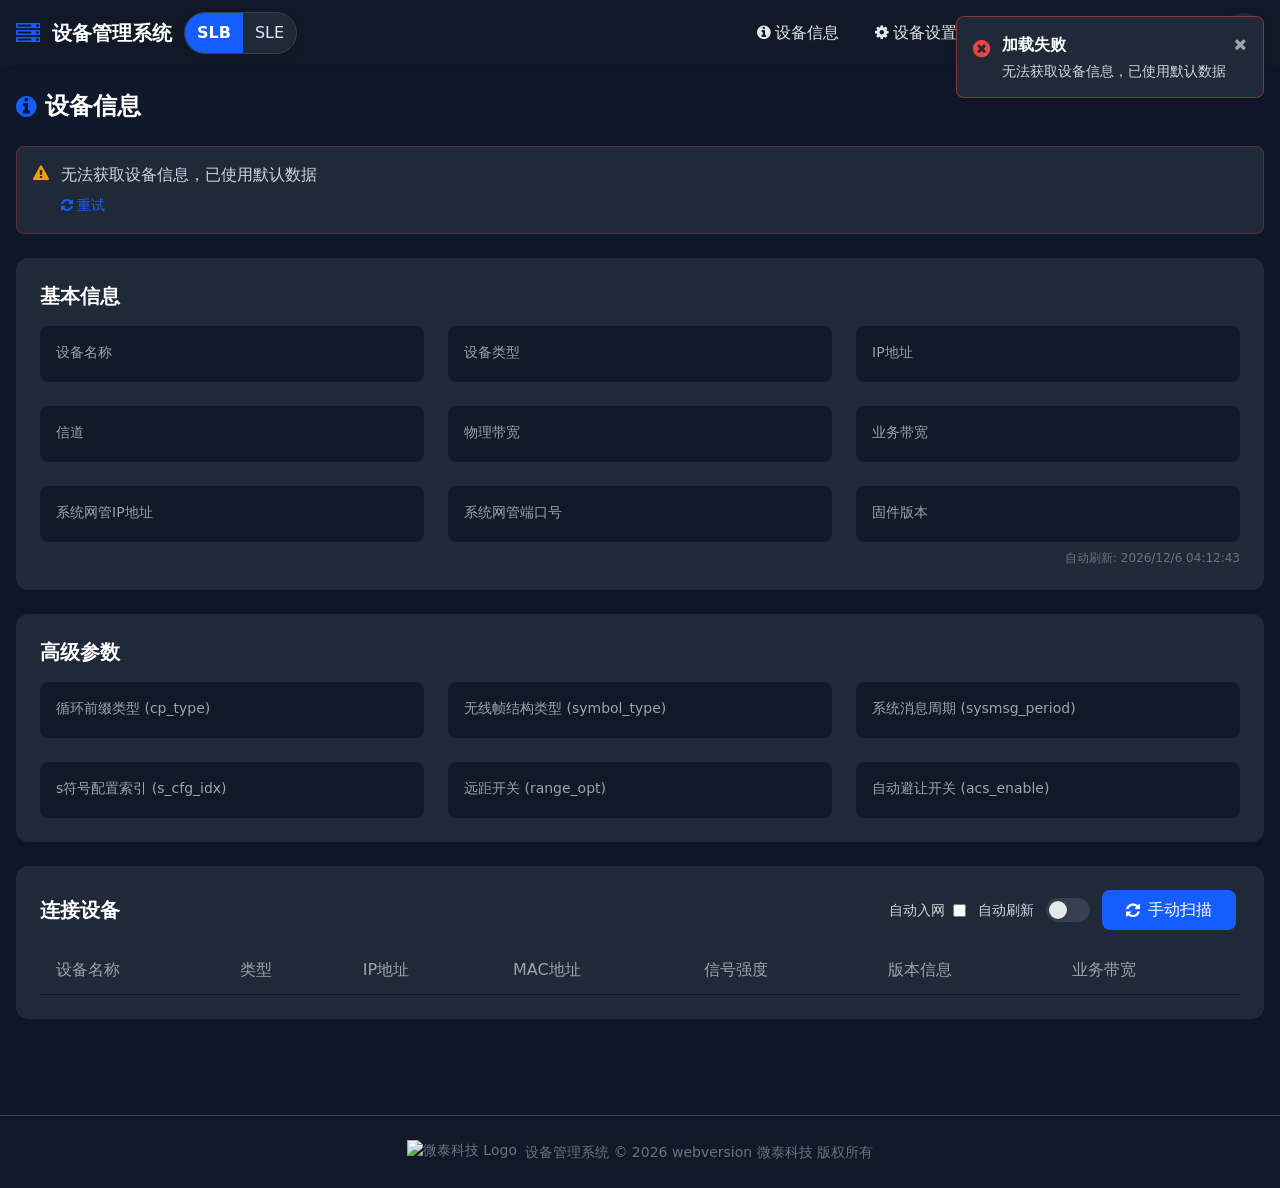
==== slb.html @ 83aa03c1 "added aifh enable advinfo text" ====
<!DOCTYPE html>
<html lang="zh-CN">
<head>
    <meta charset="UTF-8">
    <meta name="viewport" content="width=device-width, initial-scale=1.0">
    <title>设备管理系统</title>
    <script>
        // 预先设置主题，避免首次渲染闪烁
        (() => {
            const storageKey = 'theme';
            const stored = localStorage.getItem(storageKey);
            const theme = stored || 'light';
            document.documentElement.setAttribute('data-theme', theme);
        })();
    </script>
    <!-- 引入外部资源 -->
    <script src="js/tailwindcss_3.4.17.js"></script>
    <link href="css/font-awesome.min.css" rel="stylesheet">
    <link href="css/styles.css" rel="stylesheet">

    <!-- Tailwind 配置 -->
    <script>
        tailwind.config = {
            theme: {
                extend: {
                    colors: {
                        primary: '#165DFF',
                        secondary: '#722ED1',
                        accent: '#F97316',
                        success: '#10B981',
                        warning: '#F59E0B',
                        danger: '#EF4444',
                        dark: {
                            DEFAULT: '#111827',
                            lighter: '#1F2937',
                            lightest: '#374151'
                        }
                    },
                    fontFamily: {
                        sans: ['Inter', 'system-ui', 'sans-serif'],
                    },
                }
            }
        };
    </script>

    <!-- 自定义工具类 -->
    <style type="text/tailwindcss">
        @layer utilities {
            .content-auto {
                content-visibility: auto;
            }
            .card-shadow {
                box-shadow: 0 4px 20px rgba(0, 0, 0, 0.15);
            }
            .nav-shadow {
                box-shadow: 0 2px 10px rgba(0, 0, 0, 0.1);
            }
            .pulse-animation {
                animation: pulse 2s cubic-bezier(0.4, 0, 0.6, 1) infinite;
            }
            @keyframes pulse {
                0%, 100% {
                    opacity: 1;
                }
                50% {
                    opacity: 0.7;
                }
            }
        }
    </style>

    <style>
        :root {
            --color-primary: #165DFF;
            --color-accent: #F97316;
            --bg-body-light: #F4F6FB;
            --bg-card-light: #F2F5FA;
            --bg-subcard-light: #E9EEF6;
            --border-light: #DCE3F0;
            --text-main-light: #1F2937;
            --text-secondary-light: #4B5563;
            --thead-light: #EDF2FB;
        }

        /* 主题基础色 */
        [data-theme="dark"] body {
            background-color: #0F172A;
            color: #E5E7EB;
        }

        [data-theme="light"] body {
            background-color: var(--bg-body-light);
            color: var(--text-main-light);
        }

        /* 卡片与文本覆盖 */
        [data-theme="light"] .bg-dark {
            background-color: var(--bg-card-light) !important;
            color: var(--text-main-light) !important;
        }

        [data-theme="light"] .bg-dark-lighter {
            background-color: var(--bg-subcard-light) !important;
            color: var(--text-main-light) !important;
        }

        [data-theme="light"] .bg-dark-lightest {
            background-color: #E8EDF7 !important;
        }

        [data-theme="light"] .text-white {
            color: var(--text-main-light) !important;
        }

        [data-theme="light"] .text-gray-200,
        [data-theme="light"] .text-gray-400,
        [data-theme="light"] .text-gray-300,
        [data-theme="light"] .text-gray-500 {
            color: var(--text-secondary-light) !important;
        }

        [data-theme="light"] .border-dark,
        [data-theme="light"] .border-dark-lightest,
        [data-theme="light"] .border-dark-lighter {
            border-color: var(--border-light) !important;
        }

        [data-theme="light"] header.bg-dark {
            background-color: var(--bg-card-light) !important;
        }

        [data-theme="light"] .nav-shadow {
            box-shadow: 0 2px 10px rgba(0, 0, 0, 0.04);
        }

        [data-theme="light"] .card-shadow {
            box-shadow: 0 6px 20px rgba(17, 24, 39, 0.08);
        }

        [data-theme="light"] table thead tr {
            background-color: var(--thead-light);
        }

        [data-theme="light"] table tbody tr:hover {
            background-color: #EEF2FB;
        }

        [data-theme="light"] .hover\:bg-dark:hover,
        [data-theme="light"] .hover\:bg-dark-lighter:hover,
        [data-theme="light"] .hover\:bg-dark-lightest:hover {
            background-color: #E8EDF7 !important;
        }

        [data-theme="light"] .bg-primary,
        [data-theme="light"] .bg-primary\/20,
        [data-theme="light"] .bg-primary\/30 {
            color: #FFFFFF;
        }

        /* 滚动条样式优化 */
        ::-webkit-scrollbar {
            width: 8px;
            height: 8px;
        }

        ::-webkit-scrollbar-track {
            background: #1E293B;
        }

        ::-webkit-scrollbar-thumb {
            background: #475569;
            border-radius: 4px;
        }

        ::-webkit-scrollbar-thumb:hover {
            background: #64748B;
        }

        [data-theme="light"] ::-webkit-scrollbar-track {
            background: #E5E7EB;
        }

        [data-theme="light"] ::-webkit-scrollbar-thumb {
            background: #CBD5E1;
        }

        /* 加载动画 */
        .loader {
            border-top-color: #165DFF;
            animation: spinner 0.6s linear infinite;
        }

        @keyframes spinner {
            0% { transform: rotate(0deg); }
            100% { transform: rotate(360deg); }
        }
    </style>
</head>
<body class="min-h-screen font-sans">
    <!-- 顶部导航栏 -->
    <header class="bg-dark sticky top-0 z-50 nav-shadow">
        <div class="container mx-auto px-4 py-3 flex justify-between items-center">
            <div class="flex items-center gap-3">
                <i class="fa fa-server text-primary text-2xl"></i>
                <h1 class="text-xl font-bold text-white">设备管理系统</h1>
                <div class="flex items-center bg-dark-lighter border border-dark-lightest rounded-full overflow-hidden nav-shadow">
                    <a href="slb.html" class="px-3 py-2 bg-primary text-white font-semibold">SLB</a>
                    <a href="sle.html" class="px-3 py-2 text-gray-200 hover:bg-dark-lightest transition-colors">SLE</a>
                </div>
            </div>

            <div class="flex items-center space-x-3">
                <!-- 桌面端导航 -->
                <nav class="hidden md:flex items-center space-x-1">
                    <a href="#device-display" class="nav-link px-4 py-2 rounded-lg hover:bg-dark-lighter transition-colors">
                        <i class="fa fa-info-circle mr-1"></i>设备信息
                    </a>
                    <a href="#device-settings" class="nav-link px-4 py-2 rounded-lg hover:bg-dark-lighter transition-colors">
                        <i class="fa fa-cog mr-1"></i>设备设置
                    </a>
                    <a href="#scenario-test" class="nav-link px-4 py-2 rounded-lg hover:bg-dark-lighter transition-colors">
                        <i class="fa fa-sitemap mr-1"></i>场景配置
                    </a>
                    <a href="#firmware-upgrade" class="nav-link px-4 py-2 rounded-lg hover:bg-dark-lighter transition-colors">
                        <i class="fa fa-download mr-1"></i>软件升级
                    </a>
                    <!-- 移除导航中的节点扫描选项 -->
                    <a href="#node-scan" class="nav-link px-4 py-2 rounded-lg hover:bg-dark-lighter transition-colors hidden">
                        <i class="fa fa-search mr-1"></i>节点扫描
                    </a>
                </nav>

                <button id="theme-toggle" aria-label="切换主题" class="inline-flex items-center justify-center w-10 h-10 rounded-full bg-dark-lighter hover:bg-dark-lightest text-gray-300 transition-colors nav-shadow">
                    <i id="theme-toggle-icon" class="fa fa-moon-o"></i>
                </button>

                <!-- 移动端菜单按钮 -->
                <button id="mobile-menu-button" class="md:hidden text-gray-300 hover:text-white">
                    <i class="fa fa-bars text-xl"></i>
                </button>
            </div>
        </div>

        <!-- 移动端导航菜单 -->
        <div id="mobile-menu" class="md:hidden hidden bg-dark-lighter">
            <div class="container mx-auto px-4 py-2 flex flex-col space-y-1">
                <a href="#device-display" class="nav-link px-4 py-2 rounded-lg hover:bg-dark transition-colors">
                    <i class="fa fa-info-circle mr-1"></i>设备信息
                </a>
                <a href="#device-settings" class="nav-link px-4 py-2 rounded-lg hover:bg-dark transition-colors">
                    <i class="fa fa-cog mr-1"></i>设备设置
                </a>
                <a href="#scenario-test" class="nav-link px-4 py-2 rounded-lg hover:bg-dark transition-colors">
                    <i class="fa fa-sitemap mr-1"></i>场景配置
                </a>
                <a href="#firmware-upgrade" class="nav-link px-4 py-2 rounded-lg hover:bg-dark transition-colors">
                    <i class="fa fa-download mr-1"></i>软件升级
                </a>
                <!-- 移除移动端导航中的节点扫描选项 -->
                <a href="#node-scan" class="nav-link px-4 py-2 rounded-lg hover:bg-dark transition-colors hidden">
                    <i class="fa fa-search mr-1"></i>节点扫描
                </a>
            </div>
        </div>
    </header>

    <!-- 主内容区 -->
    <main class="container mx-auto px-4 py-6">
        <!-- 通知提示 -->
        <div id="notification" class="fixed top-4 right-4 bg-dark-lighter border border-primary/50 rounded-lg p-4 shadow-lg transform translate-x-full transition-transform duration-300 z-50 max-w-sm">
            <div class="flex items-start">
                <div id="notification-icon" class="mr-3 mt-0.5">
                    <i class="fa fa-check-circle text-green-400 text-xl"></i>
                </div>
                <div class="flex-1">
                    <h3 id="notification-title" class="font-semibold text-white"></h3>
                    <p id="notification-message" class="text-sm text-gray-300 mt-1"></p>
                </div>
                <button id="close-notification" class="text-gray-400 hover:text-white ml-2">
                    <i class="fa fa-times"></i>
                </button>
            </div>
        </div>

        <!-- 设备信息页面 -->
        <section id="device-display" class="page-section">
            <h2 class="text-2xl font-bold mb-6 text-white flex items-center">
                <i class="fa fa-info-circle text-primary mr-2"></i>设备信息
            </h2>

            <!-- 加载状态 -->
            <div id="device-loading" class="hidden py-12 text-center">
                <div class="loader inline-block w-8 h-8 border-4 rounded-full"></div>
                <p class="mt-3 text-gray-400">正在加载设备信息...</p>
            </div>

            <!-- 错误提示 -->
            <div id="device-error-hint" class="hidden bg-dark-lighter border border-danger/30 rounded-lg p-4 mb-6">
                <div class="flex items-start">
                    <i class="fa fa-exclamation-triangle text-warning mt-0.5 mr-3"></i>
                    <div>
                        <p id="error-hint-message" class="text-gray-300"></p>
                        <button id="retry-load" class="mt-2 text-sm text-primary hover:text-primary/80">
                            <i class="fa fa-refresh mr-1"></i>重试
                        </button>
                    </div>
                </div>
            </div>

            <!-- 设备基本信息卡片 -->
            <div id="device-info-card" class="bg-dark-lighter rounded-xl p-6 mb-6 card-shadow">
                <div class="flex justify-between items-start mb-4">
                    <h3 class="text-xl font-semibold text-white">基本信息</h3>
                    <span id="device-info-default-indicator" class="hidden text-xs px-2 py-1 bg-warning/20 text-warning rounded-full">
                        使用默认数据
                    </span>
                </div>

                <div class="grid grid-cols-1 md:grid-cols-2 lg:grid-cols-3 gap-6">
                    <div class="bg-dark rounded-lg p-4">
                        <p class="text-gray-400 text-sm mb-1">设备名称</p>
                        <p id="device-name" class="text-white font-medium"></p>
                    </div>

                    <div class="bg-dark rounded-lg p-4">
                        <p class="text-gray-400 text-sm mb-1">设备类型</p>
                        <p id="current-device-type" class="text-white font-medium"></p>
                    </div>

                    <div class="bg-dark rounded-lg p-4">
                        <p class="text-gray-400 text-sm mb-1">IP地址</p>
                        <p id="device-ip" class="text-white font-medium font-mono"></p>
                    </div>

                    <div class="bg-dark rounded-lg p-4">
                        <p class="text-gray-400 text-sm mb-1">信道</p>
                        <p id="device-channel" class="text-white font-medium"></p>
                    </div>

                    <div class="bg-dark rounded-lg p-4">
                        <p class="text-gray-400 text-sm mb-1">物理带宽</p>
                        <p id="device-physical-bandwidth" class="text-white font-medium"></p>
                    </div>

                    <div class="bg-dark rounded-lg p-4">
                        <p class="text-gray-400 text-sm mb-1">业务带宽</p>
                        <p id="device-service-bandwidth" class="text-white font-medium"></p>
                    </div>

                    <div class="bg-dark rounded-lg p-4">
                        <p class="text-gray-400 text-sm mb-1">系统网管IP地址</p>
                        <p id="device-server-ipconfig" class="text-white font-medium"></p>
                    </div>

                    <div class="bg-dark rounded-lg p-4">
                        <p class="text-gray-400 text-sm mb-1">系统网管端口号</p>
                        <p id="device-server-portconfig" class="text-white font-medium"></p>
                    </div>

                    <div class="bg-dark rounded-lg p-4">
                        <p class="text-gray-400 text-sm mb-1">固件版本</p>
                        <p id="device-version" class="text-white font-medium"></p>
                    </div>

                    <!-- 移除已连接G节点信息区域 -->
                </div>
            </div>

            <!-- 高级信息卡片 -->
            <div id="device-advanced-card" class="bg-dark-lighter rounded-xl p-6 mb-6 card-shadow">
                <div class="flex justify-between items-start mb-4">
                    <h3 class="text-xl font-semibold text-white">高级参数</h3>
                </div>

                <div class="grid grid-cols-1 md:grid-cols-2 lg:grid-cols-3 gap-6">
                    <div class="bg-dark rounded-lg p-4">
                        <p class="text-gray-400 text-sm mb-1">循环前缀类型 (cp_type)</p>
                        <p id="device-cp-type" class="text-white font-medium"></p>
                    </div>
                    <div class="bg-dark rounded-lg p-4">
                        <p class="text-gray-400 text-sm mb-1">无线帧结构类型 (symbol_type)</p>
                        <p id="device-symbol-type" class="text-white font-medium"></p>
                    </div>
                    <div class="bg-dark rounded-lg p-4">
                        <p class="text-gray-400 text-sm mb-1">系统消息周期 (sysmsg_period)</p>
                        <p id="device-sysmsg-period" class="text-white font-medium"></p>
                    </div>
                    <div class="bg-dark rounded-lg p-4">
                        <p class="text-gray-400 text-sm mb-1">s符号配置索引 (s_cfg_idx)</p>
                        <p id="device-s-cfg-idx" class="text-white font-medium"></p>
                    </div>
                    <div class="bg-dark rounded-lg p-4">
                        <p class="text-gray-400 text-sm mb-1">远距开关 (range_opt)</p>
                        <p id="device-range-opt" class="text-white font-medium"></p>
                    </div>
                    <div class="bg-dark rounded-lg p-4">
                        <p class="text-gray-400 text-sm mb-1">自动避让开关 (acs_enable)</p>
                        <p id="device-acs-enable" class="text-white font-medium"></p>
                    </div>
                </div>
            </div>

            <!-- 连接设备列表 -->
            <div id="connected-devices-card" class="bg-dark-lighter rounded-xl p-6 mb-6 card-shadow">
                <div class="flex justify-between items-center mb-4">
                    <h3 class="text-xl font-semibold text-white">连接设备</h3>
                    <span id="connected-devices-default-indicator" class="hidden text-xs px-2 py-1 bg-warning/20 text-warning rounded-full">
                        使用默认数据
                    </span>

                    <!-- 自动刷新页面开关-->
                    <div class="flex items-center space-x-3 mr-1">
                        <div class="flex items-center space-x-2" id="auto-join-group">
                            <label for="auto-join-network" class="text-sm font-medium text-gray-300">自动入网</label>
                            <input type="checkbox" id="auto-join-network">
                        </div>
                        <div id="auto-join-loading" class="hidden">
                            <div class="loader inline-block w-4 h-4 border-2 border-primary rounded-full"></div>
                        </div>

                        <span class="text-sm text-gray-300">自动刷新</span>
                        <label class="auto-refresh-switch">
                            <input type="checkbox" id="auto-refresh-toggle">
                            <span class="auto-refresh-slider"></span>
                        </label>

                        <button type="button" id="manual-scan" class="bg-primary hover:bg-primary/80 text-white px-6 py-2 rounded-lg transition-colors flex items-center">
                            <i class="fa fa-refresh mr-2"></i>
                            <span>手动扫描</span>
                        </button>
                    </div>
                </div>

                <div class="overflow-x-auto">
                    <table class="min-w-full">
                        <thead>
                            <tr class="border-b border-dark">
                                <th class="py-3 px-4 text-left text-gray-400 font-medium">设备名称</th>
                                <th class="py-3 px-4 text-left text-gray-400 font-medium">类型</th>
                                <th class="py-3 px-4 text-left text-gray-400 font-medium">IP地址</th>
                                <th class="py-3 px-4 text-left text-gray-400 font-medium">MAC地址</th>
                                <th class="py-3 px-4 text-left text-gray-400 font-medium">信号强度</th>
                                <th class="py-3 px-4 text-left text-gray-400 font-medium">版本信息</th>
                                <th class="py-3 px-4 text-left text-gray-400 font-medium">业务带宽</th>
                            </tr>
                        </thead>
                        <tbody id="connected-devices-table">
                            <!-- 设备数据将通过JavaScript动态填充 -->
                        </tbody>
                    </table>
                </div>
            </div>
        </section>

        <!-- 设备设置页面 -->
        <section id="device-settings" class="page-section hidden">
            <h2 class="text-2xl font-bold mb-6 text-white flex items-center">
                <i class="fa fa-cog text-primary mr-2"></i>设备设置
            </h2>

            <div class="bg-dark-lighter rounded-xl p-6 card-shadow">
                <form id="settings-device-form">
                    <div class="grid grid-cols-1 md:grid-cols-2 xl:grid-cols-3 gap-6 mb-8">
                        <div>
                            <label for="settings-device-type" class="block text-sm font-medium text-gray-300 mb-1">设备类型</label>
                            <select id="settings-device-type" class="w-full bg-dark border border-dark-lightest rounded-lg px-4 py-2 text-white focus:outline-none focus:ring-2 focus:ring-primary/50">
                                <option value="gnode">G节点 (主节点)</option>
                                <option value="tnode">T节点 (终端节点)</option>
                            </select>
                        </div>

                        <div>
                            <label for="settings-name" class="block text-sm font-medium text-gray-300 mb-1">设备名称</label>
                            <input type="text" id="settings-name" class="w-full bg-dark border border-dark-lightest rounded-lg px-4 py-2 text-white focus:outline-none focus:ring-2 focus:ring-primary/50" required>
                        </div>

                        <div>
                            <label for="settings-ip" class="block text-sm font-medium text-gray-300 mb-1">IP地址</label>
                            <input type="text" id="settings-ip" class="w-full bg-dark border border-dark-lightest rounded-lg px-4 py-2 text-white font-mono focus:outline-none focus:ring-2 focus:ring-primary/50" required>
                        </div>

                        <div>
                            <label for="settings-channel" class="block text-sm font-medium text-gray-300 mb-1">信道</label>
                            <select id="settings-channel" class="w-full bg-dark border border-dark-lightest rounded-lg px-4 py-2 text-white focus:outline-none focus:ring-2 focus:ring-primary/50">
                                <!-- 信道选项将通过JavaScript动态填充 -->
                            </select>
                            <p id="bandwidth-restriction-hint" class="hidden mt-1 text-sm text-warning">
                                <i class="fa fa-exclamation-circle mr-1"></i>当前信道限制可用带宽选项
                            </p>
                        </div>

                        <div>
                            <label for="settings-physical-bandwidth" class="block text-sm font-medium text-gray-300 mb-1">物理带宽 (M)</label>
                            <select id="settings-physical-bandwidth" class="w-full bg-dark border border-dark-lightest rounded-lg px-4 py-2 text-white focus:outline-none focus:ring-2 focus:ring-primary/50">
                            </select>
                            <p id="bandwidth-channel-hint" class="hidden mt-1 text-sm text-warning">
                                <i class="fa fa-exclamation-circle mr-1"></i>带宽选择将影响可用信道
                            </p>
                        </div>

                        <div>
                            <label for="settings-service-bandwidth" class="block text-sm font-medium text-gray-300 mb-1">业务带宽 (M)</label>
                            <select id="settings-service-bandwidth" class="w-full bg-dark border border-dark-lightest rounded-lg px-4 py-2 text-white focus:outline-none focus:ring-2 focus:ring-primary/50">
                            </select>
                            <p id="bandwidth-warning" class="hidden mt-1 text-sm text-danger">
                                <i class="fa fa-exclamation-circle mr-1"></i>
                                <span id="bandwidth-warning-text">业务带宽不能大于物理带宽</span>
                            </p>
                            <p class="mt-1 text-xs text-gray-500">业务带宽固定为20M、40M或80M</p>
                        </div>

                        <div>
                            <label for="setting-server-ip" class="block text-sm font-medium text-gray-300 mb-1">系统网管IP地址</label>
                            <input type="text" id="setting-server-ip" class="w-full bg-dark border border-dark-lightest rounded-lg px-4 py-2 text-white focus:outline-none focus:ring-2 focus:ring-primary/50" required>
                        </div>

                        <div>
                            <label for="setting-server-port" class="block text-sm font-medium text-gray-300 mb-1">系统网管端口号</label>
                            <input type="text" id="setting-server-port" class="w-full bg-dark border border-dark-lightest rounded-lg px-4 py-2 text-white focus:outline-none focus:ring-2 focus:ring-primary/50" required>
                        </div>

                        <div class="md:col-span-2">
                            <label for="settings-version" class="block text-sm font-medium text-gray-300 mb-1">固件版本</label>
                            <input type="text" id="settings-version" class="w-full bg-dark border border-dark-lightest rounded-lg px-4 py-2 text-white focus:outline-none focus:ring-2 focus:ring-primary/50" readonly>
                            <p class="mt-1 text-xs text-gray-500">版本号不可直接修改，请通过“软件升级”功能更新</p>
                        </div>
                    </div>

                    <div class="flex justify-end mb-6">
                        <button type="button" id="settings-basic-submit" class="bg-primary hover:bg-primary/80 text-white px-6 py-2 rounded-lg transition-colors flex items-center">
                            <span>保存基础参数</span>
                            <span id="basic-submit-loading" class="hidden ml-2">
                                <div class="loader inline-block w-4 h-4 border-2 border-white rounded-full"></div>
                            </span>
                        </button>
                    </div>

                    <div class="border-t border-dark-lightest pt-4">
                        <div class="flex items-center justify-between mb-3">
                            <h3 class="text-lg font-semibold text-white">高级参数</h3>
                        </div>
                        <div class="grid grid-cols-1 md:grid-cols-2 xl:grid-cols-3 gap-6">
                            <div>
                                <label for="settings-cp-type" class="block text-sm font-medium text-gray-300 mb-1">循环前缀类型 (cp_type)</label>
                                <select id="settings-cp-type" class="w-full bg-dark border border-dark-lightest rounded-lg px-4 py-2 text-white focus:outline-none focus:ring-2 focus:ring-primary/50">
                                    <option value="0">0 常规循环前缀 (5Ts)</option>
                                    <option value="1">1 扩展循环前缀 (14Ts)</option>
                                    <option value="2">2 24Ts 循环前缀</option>
                                    <option value="3">3 42Ts 循环前缀</option>
                                </select>
                            </div>

                            <div>
                                <label for="settings-s-cfg-idx" class="block text-sm font-medium text-gray-300 mb-1">s符号配置索引 (s_cfg_idx)</label>
                                <select id="settings-s-cfg-idx" class="w-full bg-dark border border-dark-lightest rounded-lg px-4 py-2 text-white focus:outline-none focus:ring-2 focus:ring-primary/50">
                                    <option value="0">0</option>
                                    <option value="1">1</option>
                                    <option value="2">2</option>
                                </select>
                            </div>

                            <div>
                                <label for="settings-symbol-type" class="block text-sm font-medium text-gray-300 mb-1">无线帧结构类型 (symbol_type)</label>
                                <select id="settings-symbol-type" class="w-full bg-dark border border-dark-lightest rounded-lg px-4 py-2 text-white focus:outline-none focus:ring-2 focus:ring-primary/50"></select>
                                <p id="symbol-type-hint" class="mt-1 text-xs text-gray-500">根据 cp_type 与 s_cfg_idx 自动限定</p>
                            </div>

                            <div>
                                <label for="settings-sysmsg-period" class="block text-sm font-medium text-gray-300 mb-1">系统消息发送周期 (sysmsg_period)</label>
                                <select id="settings-sysmsg-period" class="w-full bg-dark border border-dark-lightest rounded-lg px-4 py-2 text-white focus:outline-none focus:ring-2 focus:ring-primary/50">
                                    <option value="0">0 ＝ 64 超帧</option>
                                    <option value="1">1 ＝ 128 超帧</option>
                                    <option value="2">2 ＝ 256 超帧</option>
                                    <option value="3">3 ＝ 512 超帧</option>
                                </select>
                            </div>

                            <div>
                                <label for="settings-pow" class="block text-sm font-medium text-gray-300 mb-1">功率 (pow)</label>
                                <input type="number" id="settings-pow" min="-310" max="250" step="1" class="w-full bg-dark border border-dark-lightest rounded-lg px-4 py-2 text-white focus:outline-none focus:ring-2 focus:ring-primary/50" placeholder="范围 -310 到 250">
                                <p class="mt-1 text-xs text-gray-500">250 表示 25 dBm，125 表示 12.5 dBm</p>
                            </div>

                            <div>
                                <label for="settings-range-opt" class="block text-sm font-medium text-gray-300 mb-1">远距开关 (range_opt)</label>
                                <select id="settings-range-opt" class="w-full bg-dark border border-dark-lightest rounded-lg px-4 py-2 text-white focus:outline-none focus:ring-2 focus:ring-primary/50">
                                    <option value="1">开启</option>
                                    <option value="0">关闭</option>
                                </select>
                            </div>

                            <div>
                                <label for="settings-acs-enable" class="block text-sm font-medium text-gray-300 mb-1">自动避让开关 (acs_enable)</label>
                                <select id="settings-acs-enable" class="w-full bg-dark border border-dark-lightest rounded-lg px-4 py-2 text-white focus:outline-none focus:ring-2 focus:ring-primary/50">
                                    <option value="1">开启</option>
                                    <option value="0">关闭</option>
                                </select>
                            </div>
                            
                        </div>
                    </div>
                    <div class="flex justify-end mt-6">
                        <button type="button" id="settings-advanced-submit" class="bg-primary hover:bg-primary/80 text-white px-6 py-2 rounded-lg transition-colors flex items-center">
                            <span>保存高级参数</span>
                            <span id="advanced-submit-loading" class="hidden ml-2">
                                <div class="loader inline-block w-4 h-4 border-2 border-white rounded-full"></div>
                            </span>
                        </button>
                    </div>
                </form>
            </div>
        </section>

            <!-- 场景配置页面（独立页） -->
            <section id="scenario-test" class="page-section hidden">
                <h2 class="text-2xl font-bold mb-6 text-white flex items-center">
                    <i class="fa fa-sitemap text-primary mr-2"></i>场景配置
                </h2>

                <div class="grid grid-cols-1 xl:grid-cols-3 gap-6">
                    <!-- 左侧：测试选择区 -->
                    <div class="xl:col-span-2 bg-dark-lighter rounded-xl p-6 card-shadow">
                        <div class="flex items-center justify-between">
                            <h3 class="text-xl font-semibold text-white">性能测试</h3>
                            <span class="text-xs text-gray-400">选择一种测试类型</span>
                        </div>

                        <div class="grid grid-cols-1 sm:grid-cols-2 gap-4 mt-5">
                            <button type="button" class="scenario-card" data-scenario="throughput" aria-pressed="false">
                                <div class="scenario-card__icon">
                                    <i class="fa fa-tachometer"></i>
                                </div>
                                <div class="scenario-card__content">
                                    <p class="scenario-card__title">吞吐量峰值测试</p>
                                </div>
                            </button>

                            <button type="button" class="scenario-card" data-scenario="shortrange" aria-pressed="false">
                                <div class="scenario-card__icon">
                                    <i class="fa fa-bullseye"></i>
                                </div>
                                <div class="scenario-card__content">
                                    <p class="scenario-card__title">近距测试</p>
                                </div>
                            </button>

                            <button type="button" class="scenario-card" data-scenario="remoterange" aria-pressed="false">
                                <div class="scenario-card__icon">
                                    <i class="fa fa-signal"></i>
                                </div>
                                <div class="scenario-card__content">
                                    <p class="scenario-card__title">远距测试</p>
                                </div>
                            </button>

                            <button type="button" class="scenario-card" data-scenario="lowpower" aria-pressed="false">
                                <div class="scenario-card__icon">
                                    <i class="fa fa-leaf"></i>
                                </div>
                                <div class="scenario-card__content">
                                    <p class="scenario-card__title">低功耗测试</p>
                                </div>
                            </button>
                        </div>

                        <div class="mt-6">
                            <div class="flex items-center justify-between mb-3">
                                <h4 class="text-base font-semibold text-white">其他测试</h4>
                                <span class="text-xs text-gray-500">预留区域</span>
                            </div>
                            <div class="bg-dark rounded-lg border border-dashed border-dark-lightest p-4 text-sm text-gray-400">
                                更多测试场景将陆续支持
                            </div>
                        </div>
                    </div>

                    <!-- 右侧：辅助信息区 -->
                    <div class="bg-dark-lighter rounded-xl p-6 card-shadow flex flex-col gap-6">
                        <div class="space-y-4">
                            <div class="flex items-center justify-between">
                                <h3 class="text-xl font-semibold text-white">测试说明</h3>
                                <span id="scenario-selected-badge" class="text-xs px-2 py-1 rounded-full bg-dark text-gray-300">未选择</span>
                            </div>
                            <div>
                                <p id="scenario-title" class="text-base font-semibold text-white hidden"></p>
                                <p id="scenario-desc" class="mt-2 text-sm text-gray-300 leading-relaxed">
                                    请选择左侧测试类型，系统将加载对应说明并准备测试环境。
                                </p>
                            </div>
                            <button type="button" id="scenario-start-btn" class="bg-primary hover:bg-primary/80 text-white px-4 py-3 rounded-lg transition-colors flex items-center justify-center btn-disabled" disabled>
                                <i class="fa fa-play mr-2"></i>开始测试
                            </button>
                            <p id="scenario-start-hint" class="text-xs text-gray-500 hidden"></p>

                        </div>

                        <div class="border-t border-dark-lightest pt-4">
                            <h3 class="text-lg font-semibold text-white">设备状态</h3>
                            <div class="mt-4 space-y-3 text-sm text-gray-300">
                                <div class="flex items-center justify-between">
                                    <span>组网状态</span>
                                    <div class="flex items-center gap-2">
                                        <span id="scenario-network-dot" class="inline-block w-2.5 h-2.5 rounded-full bg-danger"></span>
                                        <span id="scenario-network-text">未组网</span>
                                    </div>
                                </div>
                                <div class="flex items-center justify-between">
                                    <span>设备类型</span>
                                    <span id="scenario-device-type">未知</span>
                                </div>
                            </div>
                        </div>
                    </div>
                </div>
            </section>

        <!-- 软件升级页面 -->
        <section id="firmware-upgrade" class="page-section hidden">
            <h2 class="text-2xl font-bold mb-6 text-white flex items-center">
                <i class="fa fa-download text-primary mr-2"></i>软件升级
            </h2>

            <div class="grid grid-cols-1 lg:grid-cols-3 gap-6">
                <!-- 仅保留固件上传部分 -->
                <div class="lg:col-span-2">
                    <!-- 固件上传 -->
                    <div class="bg-dark-lighter rounded-xl p-6 card-shadow">
                        <h3 class="text-xl font-semibold text-white mb-4">手动上传固件</h3>

                        <div class="bg-dark rounded-lg p-4">
                            <div class="flex flex-col md:flex-row items-start md:items-center justify-between border border-dashed border-dark-lightest rounded-lg p-4 mb-4">
                                <div>
                                    <p class="text-gray-300 mb-1">支持 .bin 或 .fw 格式的固件文件</p>
                                    <p id="selected-file-name" class="text-sm text-gray-500">未选择文件</p>
                                </div>
                                <div class="mt-3 md:mt-0">
                                    <label class="bg-primary/20 hover:bg-primary/30 text-primary px-4 py-2 rounded-lg transition-colors text-sm cursor-pointer inline-block">
                                        <i class="fa fa-upload mr-1"></i>选择文件
                                        <input type="file" id="firmware-file" accept=".bin,.fw" class="hidden">
                                    </label>
                                </div>
                            </div>

                            <div class="flex justify-end">
                                <button id="upload-button" class="bg-accent hover:bg-accent/80 text-white px-4 py-2 rounded-lg transition-colors text-sm flex items-center">
                                    <i class="fa fa-cloud-upload mr-1"></i>上传固件
                                    <span id="upload-loading" class="hidden ml-2">
                                        <div class="loader inline-block w-4 h-4 border-2 border-white rounded-full"></div>
                                    </span>
                                </button>
                            </div>
                        </div>
                    </div>
                </div>

                <!-- 升级操作和历史 -->
                <div class="space-y-6">
                    <!-- 升级操作 -->
                    <div class="bg-dark-lighter rounded-xl p-6 card-shadow">
                        <h3 class="text-xl font-semibold text-white mb-4">升级操作</h3>

                        <div class="bg-dark rounded-lg p-4 space-y-4">
                            <div class="p-4 bg-primary/10 border border-primary/20 rounded-lg">
                                <p class="text-center text-gray-300 text-sm">
                                    <i class="fa fa-info-circle text-primary mr-1"></i>
                                    升级过程中设备将暂时无法使用，请勿断电
                                </p>
                            </div>

                            <button id="upgrade-button" class="w-full bg-primary hover:bg-primary/80 text-white px-4 py-3 rounded-lg transition-colors flex items-center justify-center">
                                <i class="fa fa-refresh mr-2"></i>
                                <span>升级到最新版本</span>
                                <span id="upgrade-loading" class="hidden ml-2">
                                    <div class="loader inline-block w-4 h-4 border-2 border-white rounded-full"></div>
                                </span>
                            </button>
                        </div>

                    </div>
                </div>
            </div>
        </section>

        <!-- 节点扫描页面 - 不显示在导航中，但功能保留 -->
        <section id="node-scan" class="page-section hidden">
            <h2 class="text-2xl font-bold mb-6 text-white flex items-center">
                <i class="fa fa-search text-primary mr-2"></i>节点扫描
            </h2>
            
            <div class="bg-dark-lighter rounded-xl p-6 card-shadow mb-6">
                <div class="flex flex-wrap justify-between items-center mb-6">
                    <h3 class="text-xl font-semibold text-white">附近的G节点</h3>
                    <button id="scan-gnodes-button" class="bg-primary hover:bg-primary/80 text-white px-4 py-2 rounded-lg transition-colors flex items-center mt-2 sm:mt-0">
                        <i class="fa fa-refresh mr-1"></i>重新扫描
                        <span id="scan-loading" class="hidden ml-2">
                            <div class="loader inline-block w-4 h-4 border-2 border-white rounded-full"></div>
                        </span>
                    </button>
                </div>
                
                <div id="scan-result-hint" class="hidden py-8 text-center text-gray-400">
                    <i class="fa fa-info-circle mr-2"></i>
                    未发现可用的G节点
                </div>
                
                <div class="overflow-x-auto">
                    <table class="min-w-full">
                        <thead>
                            <tr class="border-b border-dark">
								<th class="py-3 px-4 text-left text-gray-400 font-medium">节点索引</th>
                                <th class="py-3 px-4 text-left text-gray-400 font-medium">节点名称</th>
                                <th class="py-3 px-4 text-left text-gray-400 font-medium">信道</th>
                                <th class="py-3 px-4 text-left text-gray-400 font-medium">信号强度</th>
                                <th class="py-3 px-4 text-left text-gray-400 font-medium">操作</th>
                            </tr>
                        </thead>
                        <tbody id="g-nodes-table">
                            <!-- 扫描结果将通过JavaScript动态填充 -->
                        </tbody>
                    </table>
                </div>
                
                <div class="mt-6 flex justify-end">
                    <button id="back-to-settings-button" class="bg-dark hover:bg-dark-lightest text-white px-4 py-2 rounded-lg transition-colors">
                        <i class="fa fa-arrow-left mr-1"></i>返回设置
                    </button>
                </div>
            </div>
        </section>
    </main>

    <!-- 页脚 -->
    <footer id="site-footer" class="bg-dark mt-12 py-6 border-t border-dark-lightest">
        <div class="container mx-auto px-4 text-center text-gray-500 text-sm">
            <p class="inline-flex items-center gap-2">
                <img src="logo_big.png" alt="微泰科技 Logo" class="h-6 w-auto" />
                设备管理系统 &copy; 2026 webversion 微泰科技 版权所有
            </p>
        </div>
    </footer>

    <!-- JavaScript -->
    <script src="js/main.js"></script>
</body>
</html>
---- css/styles.css ----
/* Tailwind配置 */
@layer utilities {
    .content-auto {
        content-visibility: auto;
    }
    .text-shadow {
        text-shadow: 0 0 8px rgba(22, 93, 255, 0.6);
    }
    .glow {
        box-shadow: 0 0 15px var(--glow-color);
    }
    .transition-theme {
        transition: all 0.3s ease;
    }
    .bg-grid {
        background-image: 
            linear-gradient(var(--grid-color) 1px, transparent 1px),
            linear-gradient(90deg, var(--grid-color) 1px, transparent 1px);
        background-size: 20px 20px;
    }
    .loader {
        border-top-color: var(--primary-color);
        animation: spinner 1s linear infinite;
    }
    @keyframes spinner {
        0% { transform: rotate(0deg); }
        100% { transform: rotate(360deg); }
    }
    .default-indicator {
        position: relative;
    }
    .default-indicator::after {
        content: attr(data-i18n-default);
        position: absolute;
        top: -8px;
        right: -8px;
        background: rgba(251, 191, 36, 0.9);
        color: #111827;
        text-transform: uppercase;
        font-size: 9px;
        padding: 1px 4px;
        border-radius: 3px;
        font-weight: bold;
    }
}

.btn-disabled {
    opacity: 0.5;
    cursor: not-allowed;
    pointer-events: none;
}

.btn-hidden {
    display: none;
}

/* 场景配置/节点扫描/软件升级页面：让页脚贴近页面底部，减少下方空白 */
body[data-page="scenario-test"],
body[data-page="node-scan"],
body[data-page="firmware-upgrade"] {
    min-height: 100vh;
    display: flex;
    flex-direction: column;
}

body[data-page="scenario-test"] main,
body[data-page="node-scan"] main,
body[data-page="firmware-upgrade"] main {
    flex: 1 1 auto;
}

body[data-page="scenario-test"] #site-footer,
body[data-page="node-scan"] #site-footer,
body[data-page="firmware-upgrade"] #site-footer {
    margin-top: 0;
    min-height: 72px;
    padding-top: 0;
    padding-bottom: 0;
    display: flex;
    align-items: center;
}

body[data-page="scenario-test"] #site-footer .container,
body[data-page="node-scan"] #site-footer .container,
body[data-page="firmware-upgrade"] #site-footer .container,
#site-footer.footer-fixed .container {
    width: 100%;
    display: flex;
    align-items: center;
    justify-content: center;
}

/* 场景测试卡片样式 */
.scenario-card {
    width: 100%;
    display: flex;
    align-items: center;
    gap: 14px;
    padding: 16px;
    border-radius: 14px;
    border: 1px solid var(--dark-lightest-color, #374151);
    background: var(--dark-color, #111827);
    text-align: left;
    transition: all 0.2s ease;
}

.scenario-card:hover {
    transform: translateY(-1px);
    border-color: var(--primary-color, #165DFF);
    box-shadow: 0 10px 24px rgba(15, 23, 42, 0.25);
}

.scenario-card__icon {
    width: 42px;
    height: 42px;
    border-radius: 12px;
    display: inline-flex;
    align-items: center;
    justify-content: center;
    background: rgba(22, 93, 255, 0.16);
    color: var(--primary-color, #165DFF);
    font-size: 18px;
    flex-shrink: 0;
}

.scenario-card__title {
    font-size: 15px;
    font-weight: 600;
    color: var(--text-color, #E5E7EB);
}

.scenario-card__desc {
    margin-top: 4px;
    font-size: 12px;
    color: var(--text-muted-color, #9CA3AF);
}

.scenario-card--selected {
    border-color: var(--primary-color, #165DFF);
    background: linear-gradient(135deg, rgba(22, 93, 255, 0.18), rgba(31, 41, 55, 0.9));
    box-shadow: 0 12px 28px rgba(22, 93, 255, 0.18);
}

.scenario-card--selected .scenario-card__icon {
    background: var(--primary-color, #165DFF);
    color: #fff;
}

.scenario-card--selected .scenario-card__desc {
    color: rgba(255, 255, 255, 0.8);
}

/* 自动刷新开关样式 - 适配主题 */
.auto-refresh-switch {
    position: relative;
    display: inline-block;
    width: 44px;
    height: 24px;
}

.auto-refresh-switch input {
    opacity: 0;
    width: 0;
    height: 0;
}

.auto-refresh-slider {
    position: absolute;
    cursor: pointer;
    top: 0;
    left: 0;
    right: 0;
    bottom: 0;
    background-color: var(--dark-lighter-color, #1F2937);
    transition: .4s;
    border-radius: 24px;
    border: 1px solid var(--dark-lightest-color, #374151);
}

.auto-refresh-slider:before {
    position: absolute;
    content: "";
    height: 18px;
    width: 18px;
    left: 2px;
    bottom: 2px;
    background-color: var(--text-color, #E5E7EB);
    transition: .4s;
    border-radius: 50%;
    box-shadow: 0 1px 3px rgba(0, 0, 0, 0.3);
}

input:checked + .auto-refresh-slider {
    background-color: var(--primary-color, #165DFF);
    border-color: var(--primary-color, #165DFF);
}

input:checked + .auto-refresh-slider:before {
    transform: translateX(20px);
    background-color: white;
}


/* 主题变量定义 */
:root {
    --primary-color: #165DFF;
    --secondary-color: #722ED1;
    --accent-color: #F97316;
    --success-color: #10B981;
    --warning-color: #F59E0B;
    --danger-color: #EF4444;
    --dark-color: #111827;
    --dark-light-color: #1F2937;
    --dark-lighter-color: #374151;
    --text-color: #E5E7EB;
    --text-muted-color: #9CA3AF;
}

/* 暗色主题 */
[data-theme="dark"] {
    --primary-color: #165DFF;
    --secondary-color: #722ED1;
    --accent-color: #F97316;
    --dark-color: #111827;
    --dark-light-color: #1F2937;
    --dark-lighter-color: #374151;
    --text-color: #E5E7EB;
}

/* 亮色主题 */
[data-theme="light"] {
    --primary-color: #165DFF;
    --secondary-color: #722ED1;
    --accent-color: #F97316;
    --dark-color: #F2F5FA;
    --dark-light-color: #E9EEF6;
    --dark-lighter-color: #DEE5F0;
    --text-color: #111827;
}

/* 基础样式 */
html {
    scroll-behavior: smooth;
}

body {
    transition: background-color 0.3s ease, color 0.3s ease;
}

/* Tailwind配置 */
tailwind.config = {
    theme: {
        extend: {
            colors: {
                primary: 'var(--primary-color)',
                secondary: 'var(--secondary-color)',
                accent: 'var(--accent-color)',
                dark: 'var(--dark-color)',
                'dark-light': 'var(--dark-light-color)',
                'dark-lighter': 'var(--dark-lighter-color)',
            },
            fontFamily: {
                sans: ['Inter', 'system-ui', 'sans-serif'],
            },
            animation: {
                'pulse-slow': 'pulse 3s cubic-bezier(0.4, 0, 0.6, 1) infinite',
                'fade-in': 'fadeIn 0.5s ease-in-out',
                'slide-in': 'slideIn 0.3s ease-out',
                'spin-slow': 'spin 3s linear infinite',
            },
            keyframes: {
                fadeIn: {
                    '0%': { opacity: '0' },
                    '100%': { opacity: '1' },
                },
                slideIn: {
                    '0%': { transform: 'translateY(-10px)', opacity: '0' },
                    '100%': { transform: 'translateY(0)', opacity: '1' },
                }
            }
        },
    }
}
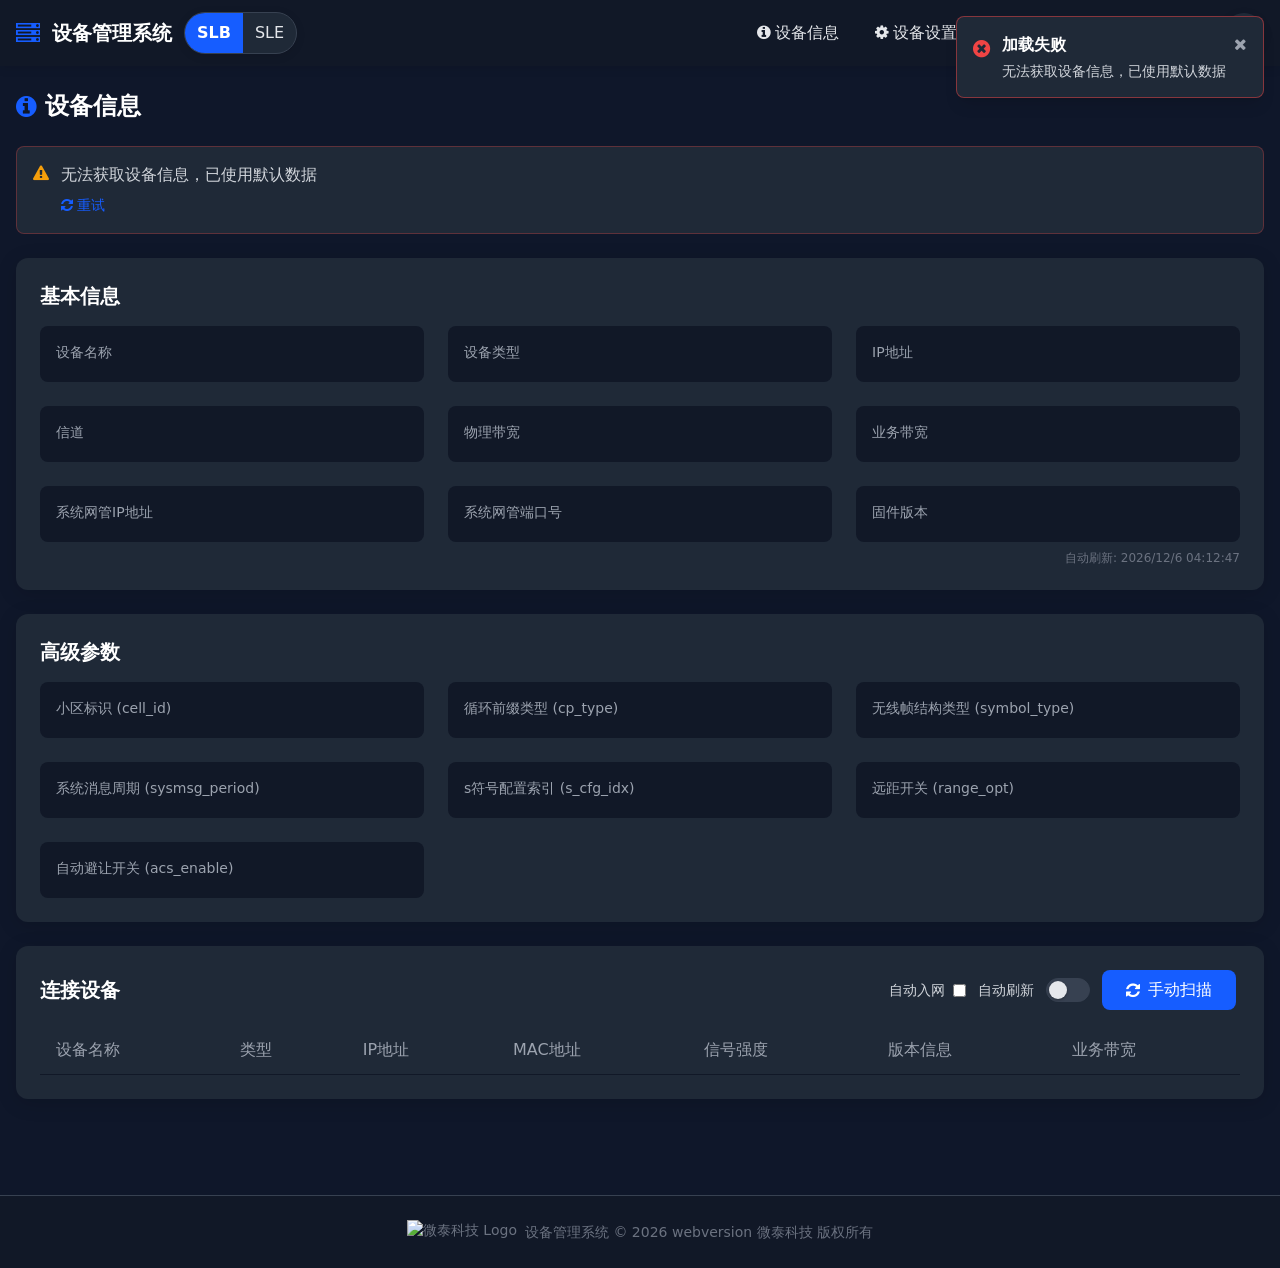
==== commit be2f7001: "solved the bug about lowlatency_test, cell_id and the visibility of advinfo" ====
--- a/slb.html
+++ b/slb.html
@@ -375,6 +375,10 @@
 
                 <div class="grid grid-cols-1 md:grid-cols-2 lg:grid-cols-3 gap-6">
                     <div class="bg-dark rounded-lg p-4">
+                        <p class="text-gray-400 text-sm mb-1">小区标识 (cell_id)</p>
+                        <p id="device-cell-id" class="text-white font-medium"></p>
+                    </div>
+                    <div class="bg-dark rounded-lg p-4">
                         <p class="text-gray-400 text-sm mb-1">循环前缀类型 (cp_type)</p>
                         <p id="device-cp-type" class="text-white font-medium"></p>
                     </div>
@@ -542,6 +546,11 @@
                         </div>
                         <div class="grid grid-cols-1 md:grid-cols-2 xl:grid-cols-3 gap-6">
                             <div>
+                                <label for="settings-cell-id" class="block text-sm font-medium text-gray-300 mb-1">小区标识 (cell_id)</label>
+                                <input type="number" id="settings-cell-id" min="1" max="20" step="1" class="w-full bg-dark border border-dark-lightest rounded-lg px-4 py-2 text-white focus:outline-none focus:ring-2 focus:ring-primary/50" placeholder="请输入 1-20 的 cell_id">
+                            </div>
+
+                            <div>
                                 <label for="settings-cp-type" class="block text-sm font-medium text-gray-300 mb-1">循环前缀类型 (cp_type)</label>
                                 <select id="settings-cp-type" class="w-full bg-dark border border-dark-lightest rounded-lg px-4 py-2 text-white focus:outline-none focus:ring-2 focus:ring-primary/50">
                                     <option value="0">0 常规循环前缀 (5Ts)</option>
@@ -660,6 +669,15 @@
                                 </div>
                                 <div class="scenario-card__content">
                                     <p class="scenario-card__title">低功耗测试</p>
+                                </div>
+                            </button>
+
+                            <button type="button" class="scenario-card" data-scenario="lowlatency" aria-pressed="false">
+                                <div class="scenario-card__icon">
+                                    <i class="fa fa-clock-o"></i>
+                                </div>
+                                <div class="scenario-card__content">
+                                    <p class="scenario-card__title">低时延测试</p>
                                 </div>
                             </button>
                         </div>
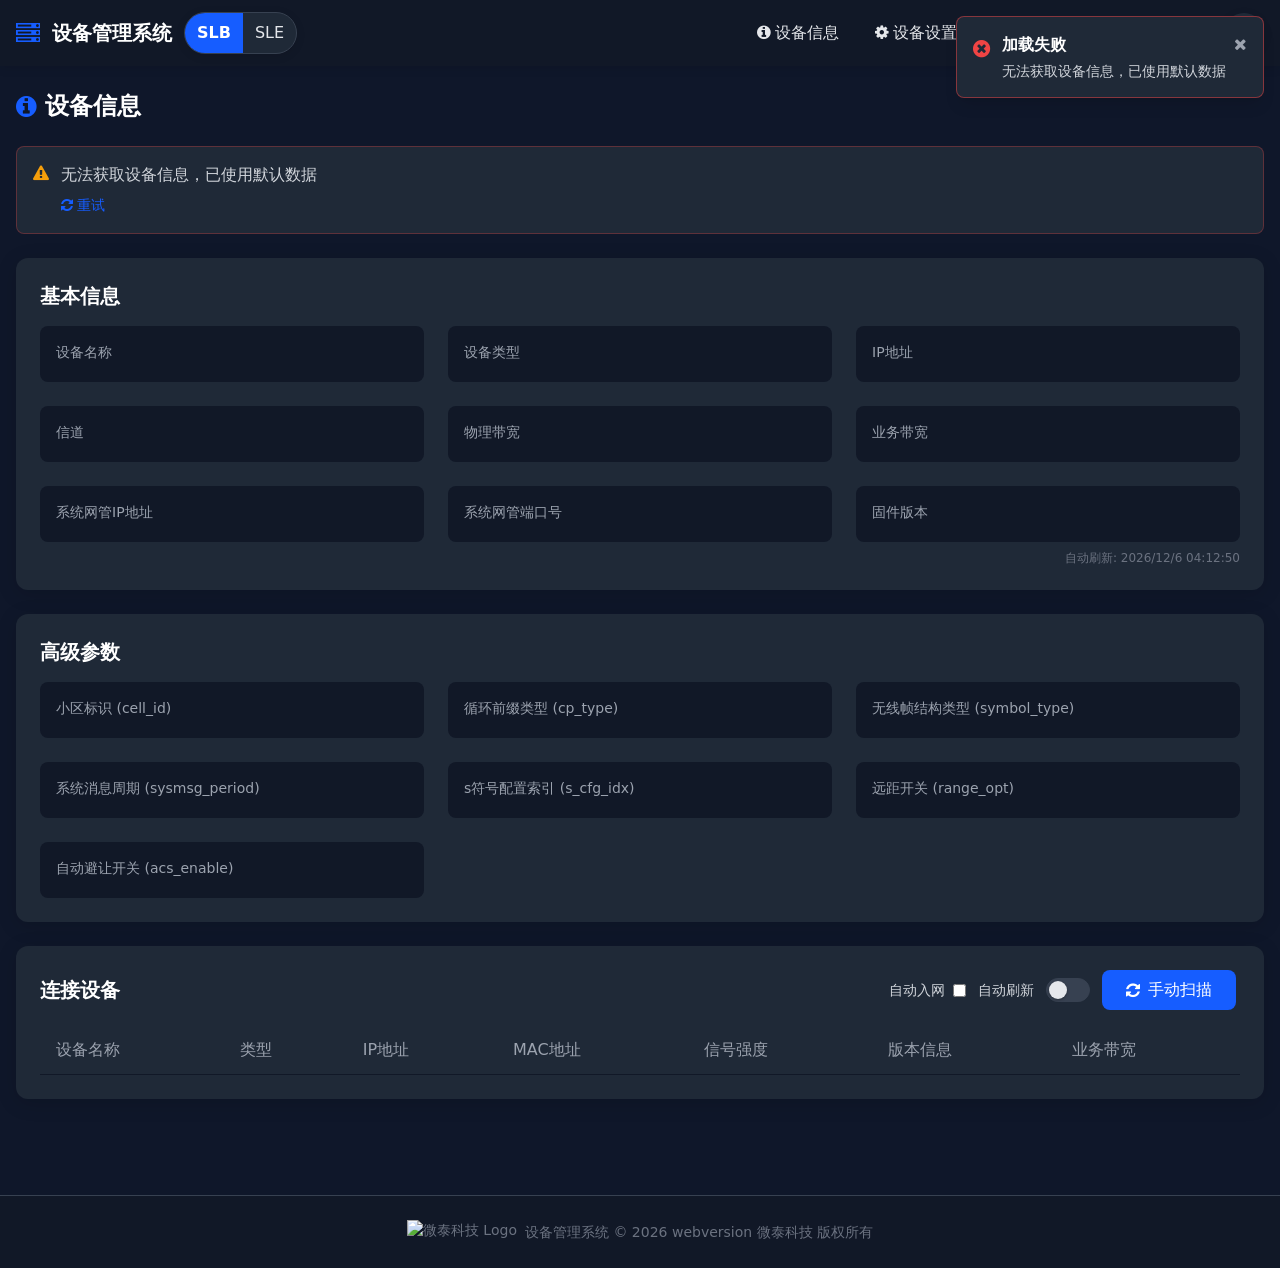
==== commit 501ad278: "modified some descriptions of index.html and slb.html" ====
--- a/slb.html
+++ b/slb.html
@@ -220,7 +220,7 @@
                         <i class="fa fa-cog mr-1"></i>设备设置
                     </a>
                     <a href="#scenario-test" class="nav-link px-4 py-2 rounded-lg hover:bg-dark-lighter transition-colors">
-                        <i class="fa fa-sitemap mr-1"></i>场景配置
+                        <i class="fa fa-sitemap mr-1"></i>高级配置
                     </a>
                     <a href="#firmware-upgrade" class="nav-link px-4 py-2 rounded-lg hover:bg-dark-lighter transition-colors">
                         <i class="fa fa-download mr-1"></i>软件升级
@@ -252,7 +252,7 @@
                     <i class="fa fa-cog mr-1"></i>设备设置
                 </a>
                 <a href="#scenario-test" class="nav-link px-4 py-2 rounded-lg hover:bg-dark transition-colors">
-                    <i class="fa fa-sitemap mr-1"></i>场景配置
+                    <i class="fa fa-sitemap mr-1"></i>高级配置
                 </a>
                 <a href="#firmware-upgrade" class="nav-link px-4 py-2 rounded-lg hover:bg-dark transition-colors">
                     <i class="fa fa-download mr-1"></i>软件升级
@@ -621,10 +621,10 @@
             </div>
         </section>
 
-            <!-- 场景配置页面（独立页） -->
+            <!-- 高级配置页面（独立页） -->
             <section id="scenario-test" class="page-section hidden">
                 <h2 class="text-2xl font-bold mb-6 text-white flex items-center">
-                    <i class="fa fa-sitemap text-primary mr-2"></i>场景配置
+                    <i class="fa fa-sitemap text-primary mr-2"></i>高级配置
                 </h2>
 
                 <div class="grid grid-cols-1 xl:grid-cols-3 gap-6">
@@ -707,7 +707,7 @@
                                 </p>
                             </div>
                             <button type="button" id="scenario-start-btn" class="bg-primary hover:bg-primary/80 text-white px-4 py-3 rounded-lg transition-colors flex items-center justify-center btn-disabled" disabled>
-                                <i class="fa fa-play mr-2"></i>开始测试
+                                <i class="fa fa-play mr-2"></i>开始配置
                             </button>
                             <p id="scenario-start-hint" class="text-xs text-gray-500 hidden"></p>
 
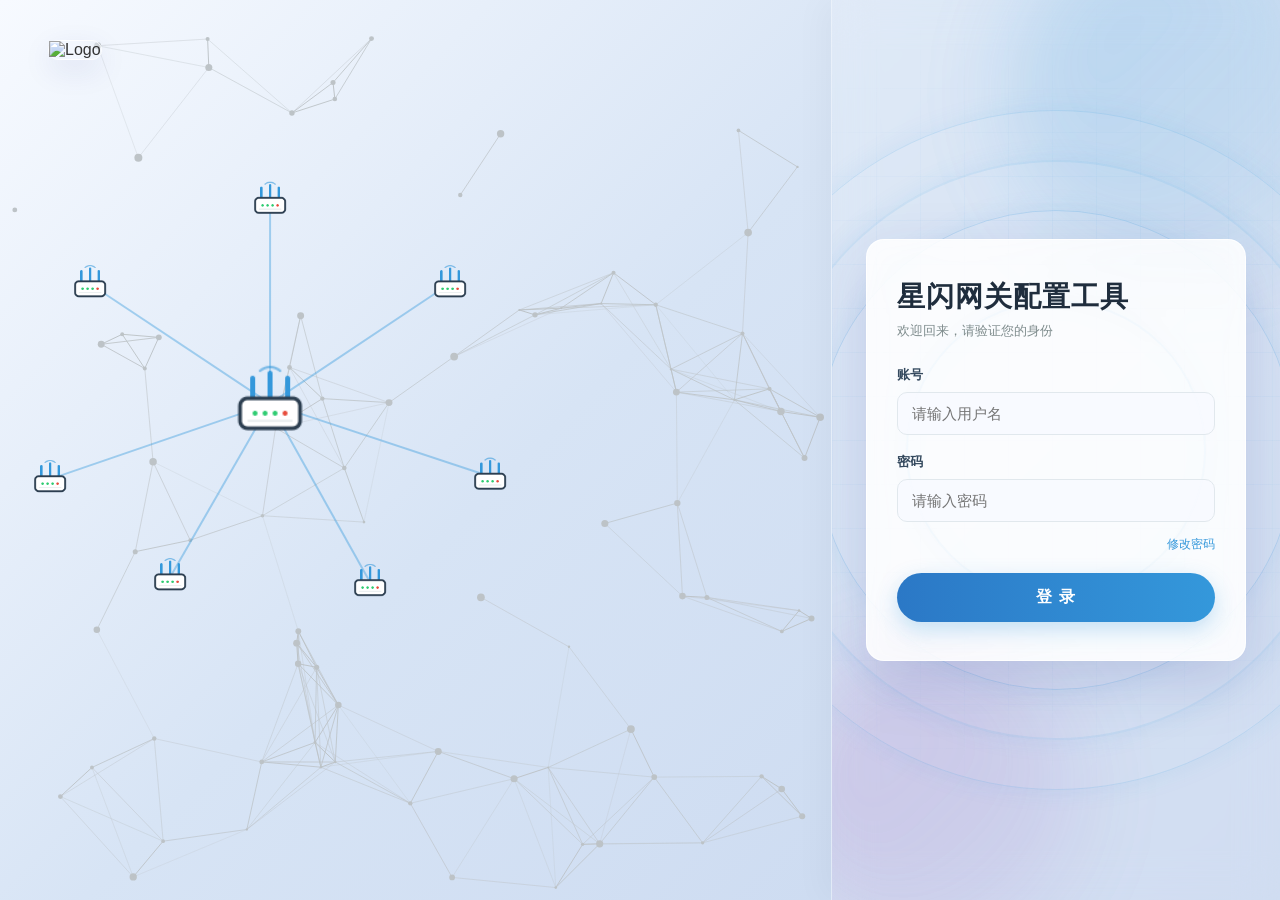
==== commit 73fa98c3: "adapt to edgehtml browsers" ====
--- a/slb.html
+++ b/slb.html
@@ -2,25 +2,55 @@
 <html lang="zh-CN">
 <head>
     <meta charset="UTF-8">
+    <meta http-equiv="X-UA-Compatible" content="IE=edge">
     <meta name="viewport" content="width=device-width, initial-scale=1.0">
     <title>设备管理系统</title>
     <script>
+        // ── 访问守卫（必须是 head 内第一个脚本）──────────────────────────
+        // 用 location.replace 跳回登录页，并中止后续脚本执行。
+        // ─────────────────────────────────────────────────────────────────
+        (function () {
+            if (!sessionStorage.getItem('_auth')) {
+                window.location.replace('index.html');
+            }
+        })();
+    </script>
+    <script>
         // 预先设置主题，避免首次渲染闪烁
-        (() => {
-            const storageKey = 'theme';
-            const stored = localStorage.getItem(storageKey);
-            const theme = stored || 'light';
+        (function () {
+            var storageKey = 'theme';
+            var stored = localStorage.getItem(storageKey);
+            var theme = stored || 'light';
             document.documentElement.setAttribute('data-theme', theme);
         })();
     </script>
-    <!-- 引入外部资源 -->
-    <script src="js/tailwindcss_3.4.17.js"></script>
+    <!-- 引入外部资源（Tailwind 运行时仅在支持现代语法的浏览器中加载） -->
+    <script>
+        (function () {
+            // 通过语法探测判断是否可安全执行 Tailwind 3 运行时脚本
+            var supportsModernSyntax = true;
+            try {
+                new Function('var x={a:1}; return x?.a ?? 0;');
+            } catch (e) {
+                supportsModernSyntax = false;
+            }
+            window.__supportsModernTailwind = supportsModernSyntax;
+            if (supportsModernSyntax) {
+                // 仅在现代语法可用时加载，避免 Edge 42 解析第三方脚本失败
+                var script = document.createElement('script');
+                script.src = 'js/tailwindcss_3.4.17.js';
+                document.head.appendChild(script);
+            }
+        })();
+    </script>
     <link href="css/font-awesome.min.css" rel="stylesheet">
     <link href="css/styles.css" rel="stylesheet">
+    <link href="css/edge42-fallback.css" rel="stylesheet">
 
     <!-- Tailwind 配置 -->
     <script>
-        tailwind.config = {
+        window.tailwind = window.tailwind || {};
+        window.tailwind.config = {
             theme: {
                 extend: {
                     colors: {
@@ -45,27 +75,25 @@
     </script>
 
     <!-- 自定义工具类 -->
-    <style type="text/tailwindcss">
-        @layer utilities {
-            .content-auto {
-                content-visibility: auto;
+    <style type="text/css">
+        .content-auto {
+            content-visibility: auto;
+        }
+        .card-shadow {
+            box-shadow: 0 4px 20px rgba(0, 0, 0, 0.15);
+        }
+        .nav-shadow {
+            box-shadow: 0 2px 10px rgba(0, 0, 0, 0.1);
+        }
+        .pulse-animation {
+            animation: pulse 2s cubic-bezier(0.4, 0, 0.6, 1) infinite;
+        }
+        @keyframes pulse {
+            0%, 100% {
+                opacity: 1;
             }
-            .card-shadow {
-                box-shadow: 0 4px 20px rgba(0, 0, 0, 0.15);
-            }
-            .nav-shadow {
-                box-shadow: 0 2px 10px rgba(0, 0, 0, 0.1);
-            }
-            .pulse-animation {
-                animation: pulse 2s cubic-bezier(0.4, 0, 0.6, 1) infinite;
-            }
-            @keyframes pulse {
-                0%, 100% {
-                    opacity: 1;
-                }
-                50% {
-                    opacity: 0.7;
-                }
+            50% {
+                opacity: 0.7;
             }
         }
     </style>
@@ -195,6 +223,7 @@
             0% { transform: rotate(0deg); }
             100% { transform: rotate(360deg); }
         }
+
     </style>
 </head>
 <body class="min-h-screen font-sans">
--- a/css/edge42-fallback.css
+++ b/css/edge42-fallback.css
@@ -0,0 +1,143 @@
+/* Edge 42 fallback utility classes (minimal subset for readability and operability) */
+* { box-sizing: border-box; }
+html, body { margin: 0; padding: 0; }
+a { color: inherit; text-decoration: none; }
+a.nav-link { color: inherit; text-decoration: none; }
+.hidden { display: none; }
+.block { display: block; }
+.inline-flex { display: inline-flex; }
+.flex { display: flex; }
+.flex-1 { flex: 1 1 0%; }
+.flex-col { flex-direction: column; }
+.flex-wrap { flex-wrap: wrap; }
+.grid { display: grid; }
+.items-center { align-items: center; }
+.items-start { align-items: flex-start; }
+.justify-between { justify-content: space-between; }
+.justify-center { justify-content: center; }
+.justify-end { justify-content: flex-end; }
+.text-left { text-align: left; }
+.text-right { text-align: right; }
+.text-center { text-align: center; }
+.w-full { width: 100%; }
+.w-auto { width: auto; }
+.min-h-screen { min-height: 100vh; }
+.h-10 { height: 2.5rem; }
+.w-10 { width: 2.5rem; }
+.w-4 { width: 1rem; }
+.h-4 { height: 1rem; }
+.w-8 { width: 2rem; }
+.h-8 { height: 2rem; }
+.h-6 { height: 1.5rem; }
+.container { width: 100%; margin-left: auto; margin-right: auto; }
+.mx-auto { margin-left: auto; margin-right: auto; }
+.my-0 { margin-top: 0; margin-bottom: 0; }
+.mt-0\.5 { margin-top: 0.125rem; }
+.mt-1 { margin-top: 0.25rem; }
+.mt-2 { margin-top: 0.5rem; }
+.mt-4 { margin-top: 1rem; }
+.mb-1 { margin-bottom: 0.25rem; }
+.mb-2 { margin-bottom: 0.5rem; }
+.mb-3 { margin-bottom: 0.75rem; }
+.mb-4 { margin-bottom: 1rem; }
+.mb-6 { margin-bottom: 1.5rem; }
+.mr-1 { margin-right: 0.25rem; }
+.mr-2 { margin-right: 0.5rem; }
+.mr-3 { margin-right: 0.75rem; }
+.ml-2 { margin-left: 0.5rem; }
+.p-1 { padding: 0.25rem; }
+.p-2 { padding: 0.5rem; }
+.p-3 { padding: 0.75rem; }
+.p-4 { padding: 1rem; }
+.p-6 { padding: 1.5rem; }
+.px-3 { padding-left: 0.75rem; padding-right: 0.75rem; }
+.px-4 { padding-left: 1rem; padding-right: 1rem; }
+.px-2 { padding-left: 0.5rem; padding-right: 0.5rem; }
+.py-1 { padding-top: 0.25rem; padding-bottom: 0.25rem; }
+.py-2 { padding-top: 0.5rem; padding-bottom: 0.5rem; }
+.py-3 { padding-top: 0.75rem; padding-bottom: 0.75rem; }
+.py-4 { padding-top: 1rem; padding-bottom: 1rem; }
+.py-6 { padding-top: 1.5rem; padding-bottom: 1.5rem; }
+.gap-2 { gap: 0.5rem; }
+.gap-3 { gap: 0.75rem; }
+.gap-4 { gap: 1rem; }
+.gap-6 { gap: 1.5rem; }
+.space-y-6 > * + * { margin-top: 1.5rem; }
+.space-x-1 > * + * { margin-left: 0.25rem; }
+.space-x-3 > * + * { margin-left: 0.75rem; }
+.rounded-full { border-radius: 9999px; }
+.rounded-lg { border-radius: 0.5rem; }
+.rounded-xl { border-radius: 0.75rem; }
+.border { border: 1px solid rgba(148, 163, 184, 0.35); }
+.border-t { border-top: 1px solid rgba(148, 163, 184, 0.35); }
+.border-b { border-bottom: 1px solid rgba(148, 163, 184, 0.35); }
+.border-primary\/50 { border-color: rgba(22, 93, 255, 0.5); }
+.border-dark { border-color: #1F2937; }
+.border-dark-lighter { border-color: #2B3547; }
+.border-dark-lightest { border-color: #374151; }
+.sticky { position: sticky; }
+.top-0 { top: 0; }
+.fixed { position: fixed; }
+.top-4 { top: 1rem; }
+.right-4 { right: 1rem; }
+.z-50 { z-index: 50; }
+.overflow-x-auto { overflow-x: auto; }
+.min-w-full { min-width: 100%; }
+.max-w-sm { max-width: 24rem; }
+.font-sans { font-family: "Segoe UI", "Microsoft YaHei", Arial, sans-serif; }
+.font-semibold { font-weight: 600; }
+.font-bold { font-weight: 700; }
+.font-medium { font-weight: 500; }
+.font-mono { font-family: Consolas, "Courier New", monospace; }
+.text-sm { font-size: 0.875rem; }
+.text-xs { font-size: 0.75rem; }
+.text-xl { font-size: 1.25rem; }
+.text-2xl { font-size: 1.5rem; }
+.transition-colors { transition: color 0.2s ease, background-color 0.2s ease, border-color 0.2s ease; }
+.transition-transform { transition: transform 0.2s ease; }
+.transform { transform: translateX(0); }
+.translate-x-full { transform: translateX(110%); }
+.shadow-lg { box-shadow: 0 10px 15px rgba(0, 0, 0, 0.25); }
+.bg-primary { background: #165DFF; color: #fff; }
+.bg-primary\/20 { background: rgba(22, 93, 255, 0.2); }
+.bg-secondary\/20 { background: rgba(114, 46, 209, 0.2); }
+.bg-accent\/20 { background: rgba(249, 115, 22, 0.2); }
+.bg-dark { background: #111827; color: #E5E7EB; }
+.bg-dark-lighter { background: #1F2937; color: #E5E7EB; }
+.bg-dark-lightest { background: #374151; color: #E5E7EB; }
+.text-white { color: #fff; }
+.text-gray-200 { color: #e5e7eb; }
+.text-gray-300 { color: #d1d5db; }
+.text-gray-400 { color: #9ca3af; }
+.text-danger { color: #ef4444; }
+.text-primary { color: #165DFF; }
+.text-secondary { color: #722ED1; }
+.text-accent { color: #F97316; }
+.hover\:bg-dark-lighter:hover { background: #374151; }
+.hover\:bg-dark-lightest:hover { background: #4b5563; }
+.hover\:bg-primary\/80:hover { background: #2f73ff; }
+.opacity-60 { opacity: 0.6; }
+.opacity-70 { opacity: 0.7; }
+.opacity-50 { opacity: 0.5; }
+.cursor-not-allowed { cursor: not-allowed; }
+table { width: 100%; border-collapse: collapse; }
+th, td { vertical-align: middle; }
+
+[data-theme="light"] .border-dark,
+[data-theme="light"] .border-dark-lighter,
+[data-theme="light"] .border-dark-lightest {
+  border-color: #DCE3F0;
+}
+
+[data-theme="dark"] .border-dark { border-color: #1F2937; }
+[data-theme="dark"] .border-dark-lighter { border-color: #2B3547; }
+[data-theme="dark"] .border-dark-lightest { border-color: #374151; }
+@media (min-width: 768px) {
+  .md\:flex { display: flex; }
+  .md\:hidden { display: none; }
+  .md\:grid-cols-2 { grid-template-columns: repeat(2, minmax(0, 1fr)); }
+}
+@media (min-width: 1024px) {
+  .lg\:grid-cols-2 { grid-template-columns: repeat(2, minmax(0, 1fr)); }
+  .lg\:col-span-2 { grid-column: span 2 / span 2; }
+}
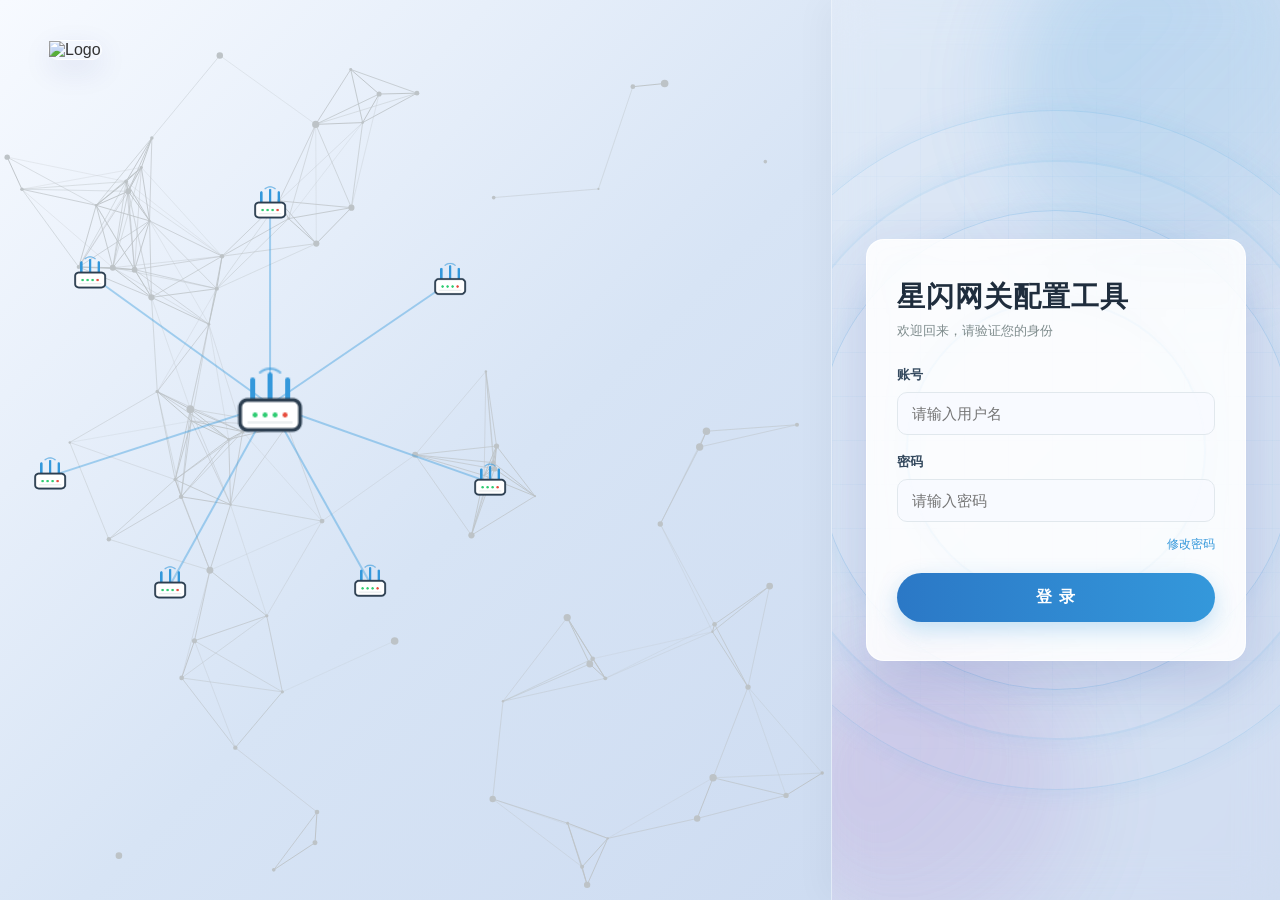
==== commit 1b9e590b: "modified some details of web ui" ====
--- a/slb.html
+++ b/slb.html
@@ -431,6 +431,10 @@
                         <p class="text-gray-400 text-sm mb-1">自动避让开关 (acs_enable)</p>
                         <p id="device-acs-enable" class="text-white font-medium"></p>
                     </div>
+                    <div class="bg-dark rounded-lg p-4">
+                        <p class="text-gray-400 text-sm mb-1">芯片温度 (chip_temperature)</p>
+                        <p id="device-chip-temperature" class="text-white font-medium"></p>
+                    </div>
                 </div>
             </div>
 
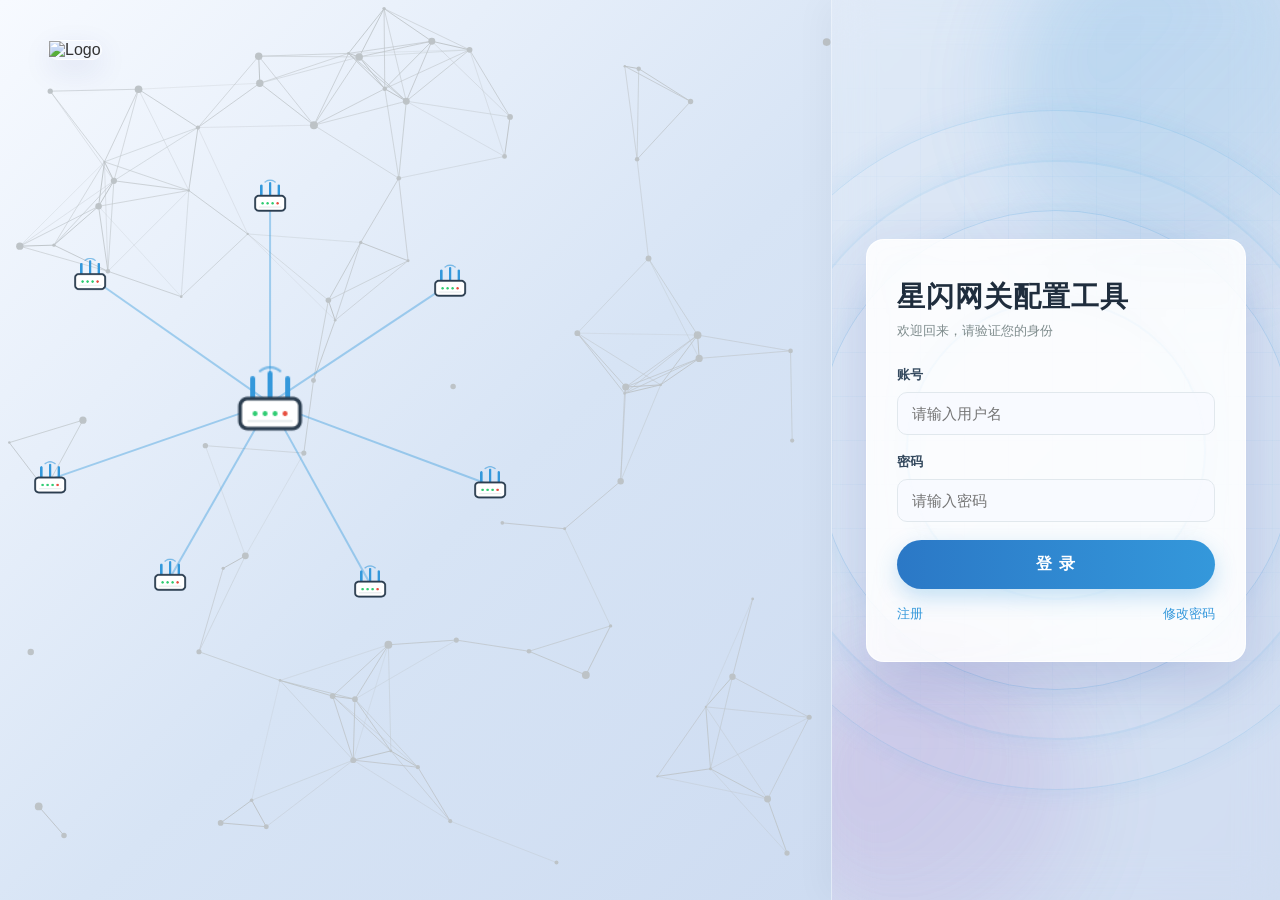
==== commit d9f6609f: "adder user manager:register;login;change password" ====
--- a/slb.html
+++ b/slb.html
@@ -10,7 +10,7 @@
         // 用 location.replace 跳回登录页，并中止后续脚本执行。
         // ─────────────────────────────────────────────────────────────────
         (function () {
-            if (!sessionStorage.getItem('_auth')) {
+            if (!sessionStorage.getItem('auth_token')) {
                 window.location.replace('index.html');
             }
         })();
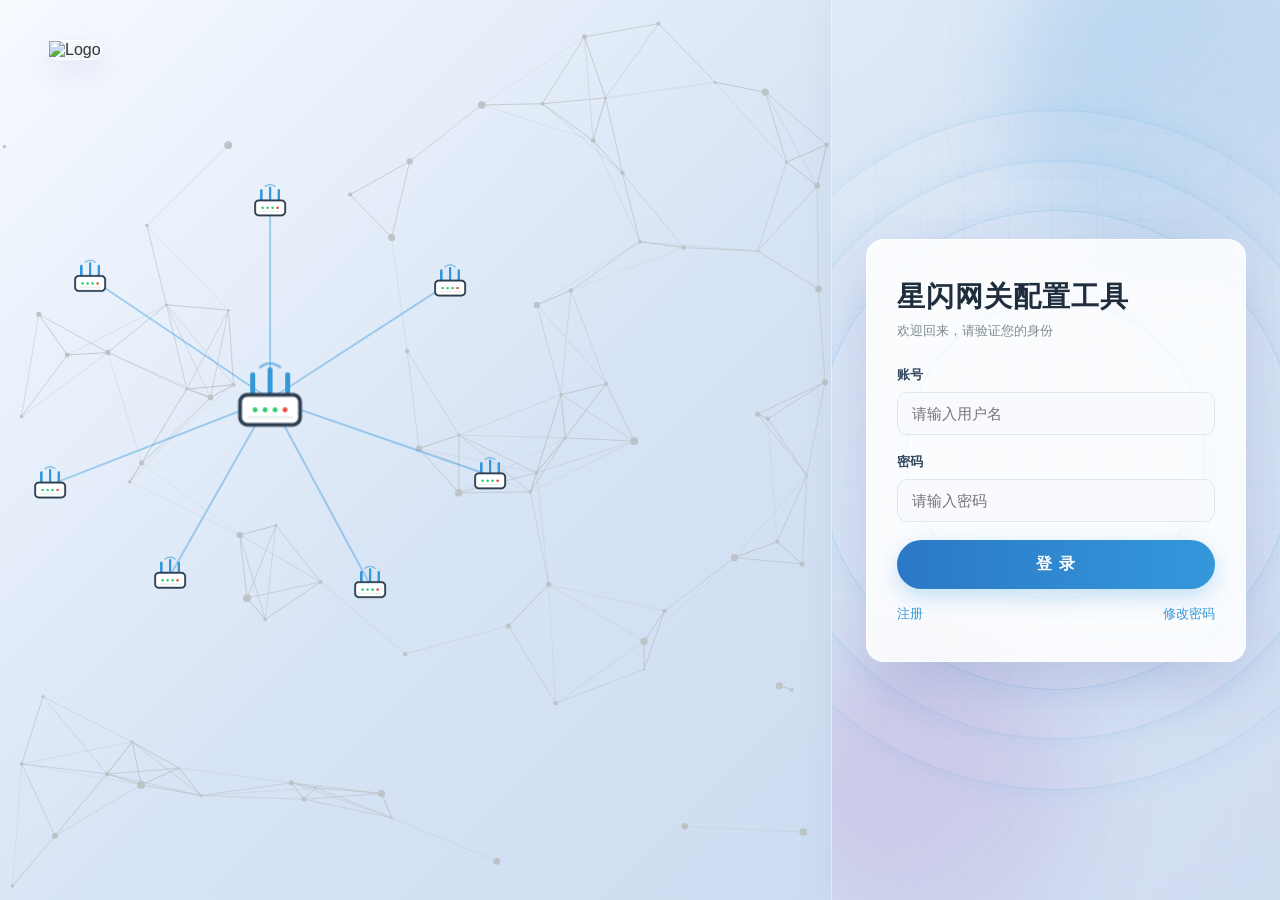
==== commit 75746a4a: "added the firewall page" ====
--- a/slb.html
+++ b/slb.html
@@ -251,6 +251,9 @@
                     <a href="#scenario-test" class="nav-link px-4 py-2 rounded-lg hover:bg-dark-lighter transition-colors">
                         <i class="fa fa-sitemap mr-1"></i>高级配置
                     </a>
+                    <a href="#firewall-config" class="nav-link px-4 py-2 rounded-lg hover:bg-dark-lighter transition-colors">
+                        <i class="fa fa-shield mr-1"></i>防火墙配置
+                    </a>
                     <a href="#firmware-upgrade" class="nav-link px-4 py-2 rounded-lg hover:bg-dark-lighter transition-colors">
                         <i class="fa fa-download mr-1"></i>软件升级
                     </a>
@@ -283,6 +286,9 @@
                 <a href="#scenario-test" class="nav-link px-4 py-2 rounded-lg hover:bg-dark transition-colors">
                     <i class="fa fa-sitemap mr-1"></i>高级配置
                 </a>
+                <a href="#firewall-config" class="nav-link px-4 py-2 rounded-lg hover:bg-dark transition-colors">
+                    <i class="fa fa-shield mr-1"></i>防火墙配置
+                </a>
                 <a href="#firmware-upgrade" class="nav-link px-4 py-2 rounded-lg hover:bg-dark transition-colors">
                     <i class="fa fa-download mr-1"></i>软件升级
                 </a>
@@ -430,10 +436,6 @@
                     <div class="bg-dark rounded-lg p-4">
                         <p class="text-gray-400 text-sm mb-1">自动避让开关 (acs_enable)</p>
                         <p id="device-acs-enable" class="text-white font-medium"></p>
-                    </div>
-                    <div class="bg-dark rounded-lg p-4">
-                        <p class="text-gray-400 text-sm mb-1">芯片温度 (chip_temperature)</p>
-                        <p id="device-chip-temperature" class="text-white font-medium"></p>
                     </div>
                 </div>
             </div>
@@ -528,7 +530,7 @@
                         </div>
 
                         <div>
-                            <label for="settings-physical-bandwidth" class="block text-sm font-medium text-gray-300 mb-1">物理带宽 (M)</label>
+                            <label for="settings-physical-bandwidth" class="block text-sm font-medium text-gray-300 mb-1">物理带宽 (MHz)</label>
                             <select id="settings-physical-bandwidth" class="w-full bg-dark border border-dark-lightest rounded-lg px-4 py-2 text-white focus:outline-none focus:ring-2 focus:ring-primary/50">
                             </select>
                             <p id="bandwidth-channel-hint" class="hidden mt-1 text-sm text-warning">
@@ -537,14 +539,14 @@
                         </div>
 
                         <div>
-                            <label for="settings-service-bandwidth" class="block text-sm font-medium text-gray-300 mb-1">业务带宽 (M)</label>
+                            <label for="settings-service-bandwidth" class="block text-sm font-medium text-gray-300 mb-1">业务带宽 (MHz)</label>
                             <select id="settings-service-bandwidth" class="w-full bg-dark border border-dark-lightest rounded-lg px-4 py-2 text-white focus:outline-none focus:ring-2 focus:ring-primary/50">
                             </select>
                             <p id="bandwidth-warning" class="hidden mt-1 text-sm text-danger">
                                 <i class="fa fa-exclamation-circle mr-1"></i>
                                 <span id="bandwidth-warning-text">业务带宽不能大于物理带宽</span>
                             </p>
-                            <p class="mt-1 text-xs text-gray-500">业务带宽固定为20M、40M或80M</p>
+                            <p class="mt-1 text-xs text-gray-500">业务带宽固定为20MHz、40MHz或80MHz</p>
                         </div>
 
                         <div>
@@ -765,6 +767,136 @@
                     </div>
                 </div>
             </section>
+
+        <!-- 防火墙配置页面 -->
+        <section id="firewall-config" class="page-section hidden">
+            <h2 class="text-2xl font-bold mb-6 text-white flex items-center">
+                <i class="fa fa-shield text-primary mr-2"></i>防火墙配置
+            </h2>
+
+            <div class="space-y-6">
+                <!-- 规则列表 -->
+                <div class="bg-dark-lighter rounded-xl p-6 card-shadow">
+                    <div class="flex items-center justify-between mb-4">
+                        <h3 class="text-xl font-semibold text-white">规则列表</h3>
+                        <div class="flex items-center gap-2">
+                            <button type="button" id="firewall-refresh-rules" class="bg-primary hover:bg-primary/80 text-white px-4 py-2 rounded-lg transition-colors text-sm">
+                                <i class="fa fa-refresh mr-1"></i>刷新
+                            </button>
+                            <button type="button" id="firewall-clear-rules" class="bg-primary hover:bg-primary/80 text-white px-4 py-2 rounded-lg transition-colors text-sm">
+                                <i class="fa fa-trash mr-1"></i>清空
+                            </button>
+                        </div>
+                    </div>
+                    <div class="overflow-x-auto">
+                        <table class="min-w-full">
+                            <thead>
+                                <tr class="border-b border-dark">
+                                    <th class="py-3 px-4 text-left text-gray-400 font-medium">源IP</th>
+                                    <th class="py-3 px-4 text-left text-gray-400 font-medium">源端口</th>
+                                    <th class="py-3 px-4 text-left text-gray-400 font-medium">目标IP</th>
+                                    <th class="py-3 px-4 text-left text-gray-400 font-medium">目标端口</th>
+                                    <th class="py-3 px-4 text-left text-gray-400 font-medium">协议</th>
+                                    <th class="py-3 px-4 text-left text-gray-400 font-medium">策略</th>
+                                    <th class="py-3 px-4 text-left text-gray-400 font-medium">操作</th>
+                                </tr>
+                            </thead>
+                            <tbody id="firewall-rules-table">
+                                <tr class="border-b border-dark-lightest">
+                                    <td class="py-3 px-4 text-gray-300" colspan="7">
+                                        <div class="flex items-center justify-center text-sm text-gray-400">
+                                            <i class="fa fa-info-circle mr-2"></i>暂无规则
+                                        </div>
+                                    </td>
+                                </tr>
+                            </tbody>
+                        </table>
+                    </div>
+                </div>
+
+                <!-- 新增规则 -->
+                <div class="bg-dark-lighter rounded-xl p-6 card-shadow">
+                    <div class="flex items-center justify-between mb-4">
+                        <h3 class="text-xl font-semibold text-white">新增规则</h3>
+                    </div>
+                    <form id="firewall-rule-form">
+                        <div class="grid grid-cols-1 md:grid-cols-2 xl:grid-cols-3 gap-4">
+                            <div class="xl:col-span-3 grid grid-cols-1 md:grid-cols-2 gap-4">
+                                <div>
+                                    <label class="block text-sm font-medium text-gray-300 mb-2">源IP列表 (src_ip)</label>
+                                    <div id="firewall-src-ip-list" class="space-y-3">
+                                        <div class="grid grid-cols-1 md:grid-cols-12 gap-3 firewall-src-ip-row">
+                                            <div class="md:col-span-9">
+                                                <input type="text" class="w-full bg-dark border border-dark-lightest rounded-lg px-4 py-2 text-white font-mono focus:outline-none focus:ring-2 focus:ring-primary/50 firewall-src-ip-input" placeholder="源IP (支持逗号分隔)">
+                                            </div>
+                                            <div class="md:col-span-3 flex md:justify-end">
+                                                <button type="button" class="firewall-remove-src-ip bg-dark border border-dark-lightest hover:bg-dark-lightest text-gray-300 px-3 py-2 rounded-lg transition-colors text-sm">
+                                                    删除
+                                                </button>
+                                            </div>
+                                        </div>
+                                    </div>
+                                    <div class="mt-3">
+                                        <button type="button" id="firewall-add-src-ip" class="bg-primary/20 hover:bg-primary/30 text-primary px-3 py-2 rounded-lg transition-colors text-sm">
+                                            <i class="fa fa-plus mr-1"></i>新增源IP
+                                        </button>
+                                    </div>
+                                </div>
+                                <div>
+                                    <label class="block text-sm font-medium text-gray-300 mb-2">目标IP列表 (dst_ip)</label>
+                                    <div id="firewall-dst-ip-list" class="space-y-3">
+                                        <div class="grid grid-cols-1 md:grid-cols-12 gap-3 firewall-dst-ip-row">
+                                            <div class="md:col-span-9">
+                                                <input type="text" class="w-full bg-dark border border-dark-lightest rounded-lg px-4 py-2 text-white font-mono focus:outline-none focus:ring-2 focus:ring-primary/50 firewall-dst-ip-input" placeholder="目标IP (支持逗号分隔)">
+                                            </div>
+                                            <div class="md:col-span-3 flex md:justify-end">
+                                                <button type="button" class="firewall-remove-dst-ip bg-dark border border-dark-lightest hover:bg-dark-lightest text-gray-300 px-3 py-2 rounded-lg transition-colors text-sm">
+                                                    删除
+                                                </button>
+                                            </div>
+                                        </div>
+                                    </div>
+                                    <div class="mt-3">
+                                        <button type="button" id="firewall-add-dst-ip" class="bg-primary/20 hover:bg-primary/30 text-primary px-3 py-2 rounded-lg transition-colors text-sm">
+                                            <i class="fa fa-plus mr-1"></i>新增目标IP
+                                        </button>
+                                    </div>
+                                </div>
+                            </div>
+                            <div>
+                                <label for="firewall-protocol" class="block text-sm font-medium text-gray-300 mb-1">协议 (protocol)</label>
+                                <select id="firewall-protocol" class="w-full bg-dark border border-dark-lightest rounded-lg px-4 py-2 text-white focus:outline-none focus:ring-2 focus:ring-primary/50">
+                                    <option value="all">all</option>
+                                    <option value="tcp">tcp</option>
+                                    <option value="udp">udp</option>
+                                    <option value="icmp">icmp</option>
+                                </select>
+                            </div>
+                            <div>
+                                <label for="firewall-src-port" class="block text-sm font-medium text-gray-300 mb-1">源端口 (src_port)</label>
+                                <input type="text" id="firewall-src-port" class="w-full bg-dark border border-dark-lightest rounded-lg px-4 py-2 text-white font-mono focus:outline-none focus:ring-2 focus:ring-primary/50">
+                            </div>
+                            <div>
+                                <label for="firewall-dst-port" class="block text-sm font-medium text-gray-300 mb-1">目标端口 (dst_port)</label>
+                                <input type="text" id="firewall-dst-port" class="w-full bg-dark border border-dark-lightest rounded-lg px-4 py-2 text-white font-mono focus:outline-none focus:ring-2 focus:ring-primary/50">
+                            </div>
+                            <div>
+                                <label for="firewall-policy" class="block text-sm font-medium text-gray-300 mb-1">策略 (policy)</label>
+                                <select id="firewall-policy" class="w-full bg-dark border border-dark-lightest rounded-lg px-4 py-2 text-white focus:outline-none focus:ring-2 focus:ring-primary/50">
+                                    <option value="ACCEPT">ACCEPT</option>
+                                    <option value="DROP">DROP</option>
+                                    <option value="REJECT">REJECT</option>
+                                </select>
+                            </div>
+                        </div>
+                        <div class="flex items-center justify-between mt-4">
+                            <p class="text-xs text-gray-500">端口数组用逗号分隔，范围用 "5000-6001" 格式。</p>
+                            <button type="button" id="firewall-add-rule" class="bg-primary hover:bg-primary/80 text-white px-4 py-2 rounded-lg transition-colors text-sm">添加规则</button>
+                        </div>
+                    </form>
+                </div>
+            </div>
+        </section>
 
         <!-- 软件升级页面 -->
         <section id="firmware-upgrade" class="page-section hidden">
@@ -894,4 +1026,4 @@
     <!-- JavaScript -->
     <script src="js/main.js"></script>
 </body>
-</html>+</html>
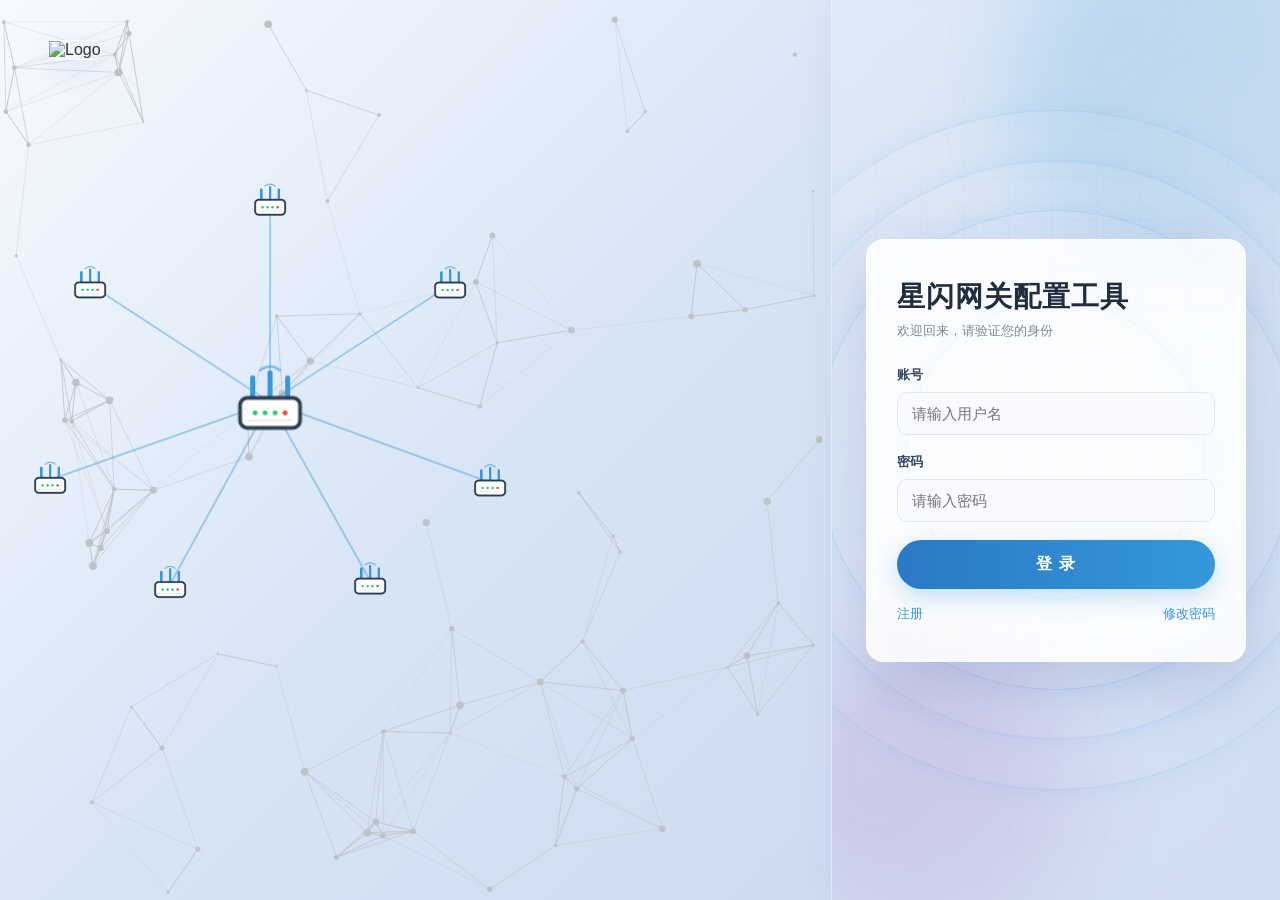
==== commit 761e7235: "added the wlen switch and io management page" ====
--- a/slb.html
+++ b/slb.html
@@ -398,6 +398,11 @@
                         <p id="device-version" class="text-white font-medium"></p>
                     </div>
 
+                    <div class="bg-dark rounded-lg p-4">
+                        <p class="text-gray-400 text-sm mb-1">无线开关</p>
+                        <p id="device-wlen" class="text-white font-medium"></p>
+                    </div>
+
                     <!-- 移除已连接G节点信息区域 -->
                 </div>
             </div>
@@ -564,6 +569,14 @@
                             <input type="text" id="settings-version" class="w-full bg-dark border border-dark-lightest rounded-lg px-4 py-2 text-white focus:outline-none focus:ring-2 focus:ring-primary/50" readonly>
                             <p class="mt-1 text-xs text-gray-500">版本号不可直接修改，请通过“软件升级”功能更新</p>
                         </div>
+
+                        <div>
+                            <label for="settings-wlen" class="block text-sm font-medium text-gray-300 mb-1">无线开关</label>
+                            <select id="settings-wlen" class="w-full bg-dark border border-dark-lightest rounded-lg px-4 py-2 text-white focus:outline-none focus:ring-2 focus:ring-primary/50">
+                                <option value="1">开启</option>
+                                <option value="0">关闭</option>
+                            </select>
+                        </div>
                     </div>
 
                     <div class="flex justify-end mb-6">
@@ -764,6 +777,42 @@
                                 </div>
                             </div>
                         </div>
+                    </div>
+                </div>
+
+                <!-- IO 管理区 -->
+                <div class="mt-6 bg-dark-lighter rounded-xl p-6 card-shadow">
+                    <div class="flex items-center justify-between mb-4">
+                        <h3 class="text-xl font-semibold text-white">IO 管理</h3>
+                        <div class="flex items-center gap-3">
+                            <span class="text-sm text-gray-400">IO 数量：</span>
+                            <span id="io-count" class="text-lg font-bold text-primary">--</span>
+                            <button type="button" id="io-refresh-btn" class="bg-primary hover:bg-primary/80 text-white px-4 py-2 rounded-lg transition-colors text-sm flex items-center">
+                                <i class="fa fa-refresh mr-1"></i>刷新
+                            </button>
+                        </div>
+                    </div>
+
+                    <!-- IO 状态表格 -->
+                    <div class="overflow-x-auto">
+                        <table class="min-w-full">
+                            <thead>
+                                <tr class="border-b border-dark">
+                                    <th class="py-3 px-4 text-left text-gray-400 font-medium">IO 编号</th>
+                                    <th class="py-3 px-4 text-left text-gray-400 font-medium">当前状态</th>
+                                    <th class="py-3 px-4 text-left text-gray-400 font-medium">操作</th>
+                                </tr>
+                            </thead>
+                            <tbody id="io-status-table">
+                                <tr class="border-b border-dark-lightest">
+                                    <td class="py-3 px-4 text-gray-300" colspan="3">
+                                        <div class="flex items-center justify-center text-sm text-gray-400">
+                                            <i class="fa fa-info-circle mr-2"></i>点击"刷新"加载 IO 状态
+                                        </div>
+                                    </td>
+                                </tr>
+                            </tbody>
+                        </table>
                     </div>
                 </div>
             </section>
